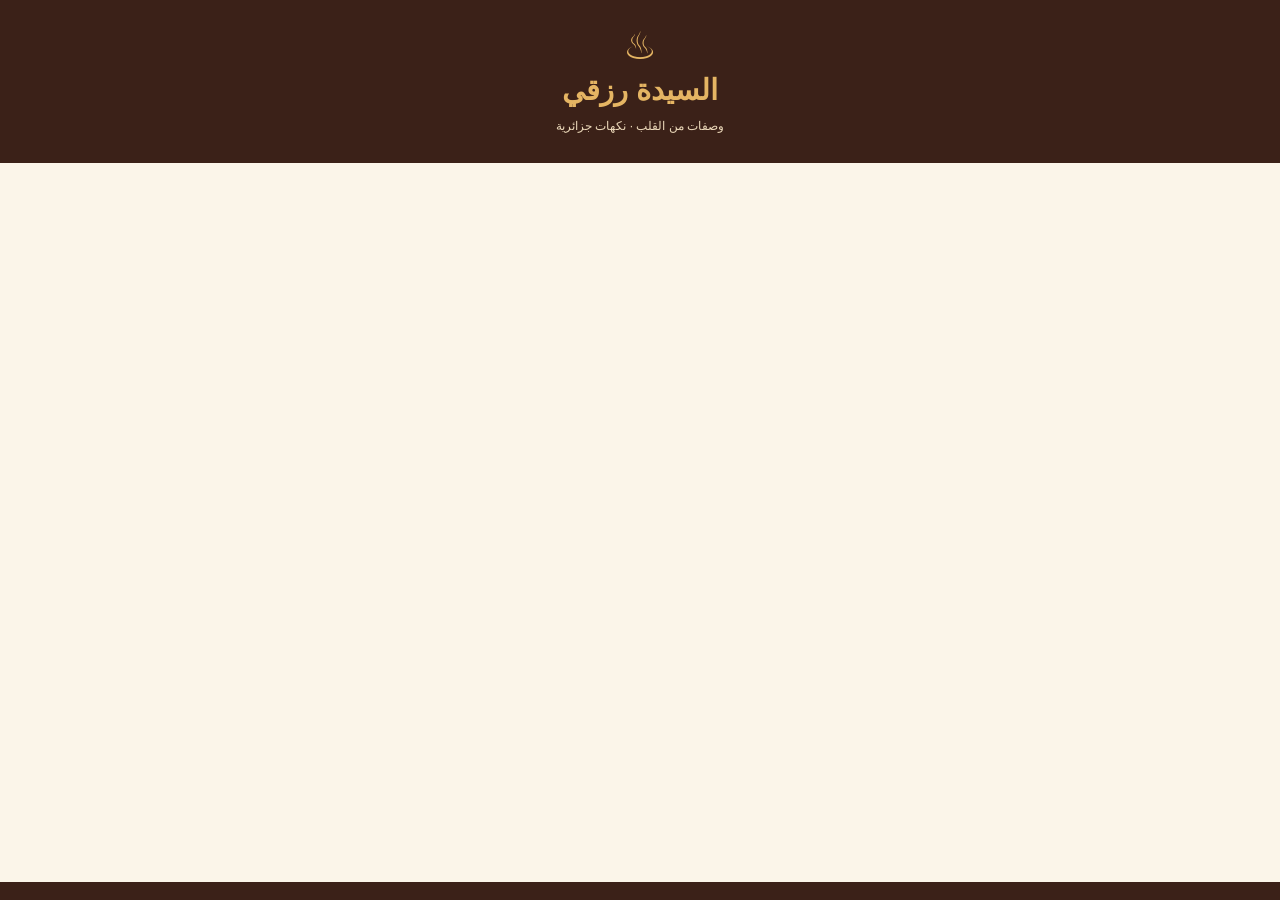
==== app/src/main/assets/index.html @ a64c3a63 "Add files via upload" ====
<!doctype html><html lang="ar" dir="rtl"><meta charset="utf-8"><meta name="viewport" content="width=device-width,initial-scale=1,viewport-fit=cover"><title>السيدة رزقي</title>
<style>
:root{--brown:#3b2118;--gold:#e5b563;--cream:#fbf5e9;--muted:#806d5d}*{box-sizing:border-box}body{margin:0;background:var(--cream);color:var(--brown);font-family:Tahoma,Arial,sans-serif;padding-bottom:90px}header{background:var(--brown);color:var(--gold);padding:24px 20px 18px;text-align:center}header h1{margin:5px;font-size:29px}header p{font-size:12px;color:#ebd8b9}main{padding:18px;max-width:850px;margin:auto}button,input,textarea,select{font:inherit}button{cursor:pointer;border:0;border-radius:14px;padding:12px;background:var(--brown);color:var(--cream)}input,textarea,select{width:100%;padding:13px;border:1px solid #ddceb7;border-radius:12px;background:#fffdf8;color:var(--brown);margin:7px 0}textarea{min-height:110px}nav{position:fixed;bottom:0;left:0;right:0;display:flex;background:var(--brown);padding:9px 3px max(9px,env(safe-area-inset-bottom));z-index:3}nav button{flex:1;font-size:12px;padding:8px 1px;color:#e9d5b4;border-radius:8px}nav button.active{color:var(--brown);background:var(--gold)}.hero{padding:22px;border-radius:22px;background:linear-gradient(120deg,#6e3b20,#28170f);color:#fff4dc;margin-bottom:18px}.hero h2{color:var(--gold)}.chips{display:flex;gap:8px;overflow:auto;padding:10px 0}.chips button{white-space:nowrap;background:#eadac0;color:var(--brown);font-size:12px}.chips .chosen{background:var(--brown);color:var(--gold)}.grid{display:grid;grid-template-columns:repeat(2,minmax(0,1fr));gap:12px}.card{background:#fffdf8;border:1px solid #eadbc6;border-radius:18px;overflow:hidden;position:relative}.art{font-size:64px;text-align:center;background:linear-gradient(140deg,#e8c797,#9b663e);padding:22px}.info{padding:12px}.info h3{font-size:15px;margin:0 0 9px}.small{font-size:12px;color:var(--muted);line-height:1.8}.heart{position:absolute;top:8px;left:8px;background:#fff8e7;color:#7c352a;padding:8px}.row{display:flex;gap:9px;align-items:center;flex-wrap:wrap}.row button{flex:1}.panel{background:#fffdf8;padding:17px;border-radius:18px;margin:13px 0;border:1px solid #eadbc6}li{line-height:2;margin:8px 0}label{display:block;line-height:1.9}input[type=checkbox]{width:auto;margin-left:10px}.empty{text-align:center;padding:45px 12px;color:var(--muted)}.toast{position:fixed;bottom:85px;left:20px;right:20px;background:var(--brown);color:white;padding:16px;border-radius:14px;z-index:10;text-align:center}a{color:#855320}hr{border:0;border-top:1px solid #eadbc6}
</style><header><div style="font-size:38px">♨</div><h1>السيدة رزقي</h1><p>وصفات من القلب · نكهات جزائرية</p></header><main id="main"></main><nav id="nav"></nav><script>
const initial=[{"id": "1", "name": "كسكسي بالخضار", "category": "أطباق تقليدية", "emoji": "🥘", "time": 70, "servings": 6, "ingredients": ["500 غ كسكسي", "500 غ لحم", "2 جزر", "2 كوسة", "1 بصلة", "كوب حمص مطبوخ", "ملح وفلفل ورأس الحانوت", "ملعقتان زيت"], "steps": ["قلّبي البصل واللحم في الزيت مع التوابل.", "أضيفي الماء واتركي اللحم ينضج، ثم أضيفي الخضار والحمص.", "رطّبي الكسكسي وفوّريه مرتين أو ثلاثًا حسب نوعه.", "قدّمي الكسكسي مع اللحم والخضار والمرق."]}, {"id": "2", "name": "طاجين اللحم بالبرقوق", "category": "أطباق تقليدية", "emoji": "🍲", "time": 80, "servings": 4, "ingredients": ["600 غ لحم", "200 غ برقوق مجفف", "بصلة", "قرفة", "ملعقة عسل", "لوز للتزيين", "زيت وملح وفلفل"], "steps": ["قلّبي اللحم والبصل والتوابل.", "أضيفي الماء واطهي على نار هادئة حتى ينضج اللحم.", "اطهي البرقوق منفصلًا مع قليل من الماء والقرفة والعسل.", "قدّمي اللحم مع البرقوق واللوز."]}, {"id": "3", "name": "شوربة فريك", "category": "شوربات", "emoji": "🥣", "time": 50, "servings": 4, "ingredients": ["200 غ لحم", "نصف كوب فريك", "بصلة", "حبتا طماطم", "ملعقة معجون طماطم", "حمص مطبوخ", "كزبرة ونعناع", "ملح وفلفل وزيت"], "steps": ["قلّبي البصل واللحم وأضيفي الطماطم والتوابل.", "أضيفي الماء واتركي اللحم يطهى.", "اغسلي الفريك وأضيفيه مع الحمص.", "حرّكي حتى ينضج الفريك ثم أضيفي الأعشاب."]}, {"id": "4", "name": "بوراك بالبطاطا", "category": "مقبلات", "emoji": "🥟", "time": 35, "servings": 4, "ingredients": ["8 أوراق ديول", "3 بطاطا مطبوخة", "جبن", "بقدونس", "ملح وفلفل", "زيت"], "steps": ["اهرسي البطاطا مع الجبن والبقدونس والتوابل.", "وزّعي الحشو على أوراق الديول.", "اطوي الأطراف ولفّيها جيدًا.", "اقليها حتى تصبح ذهبية أو ادهنيها بالزيت واخبزيها."]}, {"id": "5", "name": "سلطة مشوية", "category": "سلطات", "emoji": "🥗", "time": 35, "servings": 4, "ingredients": ["3 فلفل", "3 طماطم", "فص ثوم", "زيت زيتون", "ملح وعصير ليمون"], "steps": ["اشوي الفلفل والطماطم.", "قشّري الخضار وقطّعيها.", "اخلطيها مع الثوم والزيت والملح والليمون."]}, {"id": "6", "name": "بسبوسة", "category": "حلويات", "emoji": "🍰", "time": 45, "servings": 8, "ingredients": ["كوبان سميد", "كوب لبن", "نصف كوب سكر", "نصف كوب زيت", "ملعقة صغيرة خميرة حلويات", "كوب شراب سكري محضّر"], "steps": ["اخلطي السميد والسكر والخميرة.", "أضيفي اللبن والزيت واخلطي دون مبالغة.", "وزّعي في قالب مدهون واخبزي عند 180 درجة حتى تتحمر.", "اسقي بالشراب واتركيها تتشرب قبل التقطيع."]}, {"id": "7", "name": "عصير البرتقال والجزر", "category": "مشروبات", "emoji": "🍊", "time": 15, "servings": 3, "ingredients": ["3 برتقال", "جزرتان مطبوختان ومبرّدتان", "ماء بارد حسب القوام"], "steps": ["اعصري البرتقال.", "اخلطي العصير مع الجزر والماء.", "قدّميه باردًا."]}, {"id": "8", "name": "محاجب", "category": "أطباق تقليدية", "emoji": "🫓", "time": 65, "servings": 6, "ingredients": ["500 غ سميد ناعم", "ماء وملح", "3 بصل", "حبتا طماطم", "زيت وفلفل"], "steps": ["اعجني السميد مع الملح والماء حتى تصبح العجينة مرنة واتركيها ترتاح.", "اطهي البصل والطماطم والتوابل حتى يجف الحشو ثم برّديه.", "افردي كرات العجين بالزيت وضعي الحشو واطويها مربعًا.", "اطهي على طاجين ساخن من الجهتين."]}];
const $=s=>document.querySelector(s), esc=s=>String(s??'').replace(/[&<>"']/g,c=>({'&':'&amp;','<':'&lt;','>':'&gt;','"':'&quot;',"'":'&#39;'}[c]));
function read(k,d){try{return JSON.parse(localStorage.getItem(k))??d}catch(e){return d}}
let recipes=read('rozqi-recipes',initial),favorites=read('rozqi-favorites',[]),shopping=read('rozqi-shopping',[]),page='home',category='الكل',query='',selected=null,step=0;
function save(){localStorage.setItem('rozqi-recipes',JSON.stringify(recipes));localStorage.setItem('rozqi-favorites',JSON.stringify(favorites));localStorage.setItem('rozqi-shopping',JSON.stringify(shopping))}
function toast(s){let e=document.createElement('div');e.className='toast';e.textContent=s;document.body.append(e);setTimeout(()=>e.remove(),2300)}
function go(p){page=p;query='';category='الكل';render();window.scrollTo(0,0)}
window.appBack=()=>{if(page!=='home')go('home');else toast('للخروج استخدمي زر الشاشة الرئيسية في الهاتف')};
function nav(){const tabs=[['home','⌂ الرئيسية'],['favorites','♡ المفضلة'],['shopping','☷ مشترياتي'],['manage','⚙ وصفاتي']];$('#nav').innerHTML=tabs.map(([p,t])=>`<button data-go="${p}" class="${page===p?'active':''}">${t}</button>`).join('')}
function cards(list){return list.length?'<div class="grid">'+list.map(r=>`<article class="card"><button class="heart" data-heart="${esc(r.id)}" aria-label="المفضلة">${favorites.includes(r.id)?'♥':'♡'}</button><div data-open="${esc(r.id)}" role="button" tabindex="0"><div class="art">${esc(r.emoji||'🍽️')}</div><div class="info"><h3>${esc(r.name)}</h3><div class="small">◷ ${esc(r.time)} دقيقة · ${esc(r.servings)} أشخاص</div></div></div></article>`).join('')+'</div>':'<div class="empty">لا توجد وصفات هنا بعد.</div>'}
function list(){let arr=page==='favorites'?recipes.filter(r=>favorites.includes(r.id)):recipes;arr=arr.filter(r=>(category==='الكل'||r.category===category)&&r.name.includes(query));$('#results').innerHTML=cards(arr)}
function render(){nav();const m=$('#main');if(page==='home'||page==='favorites'){m.innerHTML=(page==='home'?'<section class="hero"><span>مطبخكِ اليومي</span><h2>كل وصفة حكاية لذيذة</h2><p>أطباق تقليدية وحلويات سهلة في مكان واحد.</p></section>':'<h2>وصفاتي المفضلة</h2>')+'<input id="search" aria-label="البحث" placeholder="ابحثي عن وصفة…"><div class="chips">'+['الكل',...new Set(recipes.map(r=>r.category))].map(c=>`<button data-cat="${esc(c)}" class="${category===c?'chosen':''}">${esc(c)}</button>`).join('')+'</div><section id="results"></section>';list();$('#search').oninput=e=>{query=e.target.value;list()};}
else if(page==='detail'){const r=recipes.find(r=>r.id===selected);if(!r){go('home');return}m.innerHTML=`<button data-go="home">← الرئيسية</button><div class="panel"><div class="art">${esc(r.emoji)}</div><h2>${esc(r.name)}</h2><p class="small">${esc(r.category)} · ${esc(r.time)} دقيقة · ${esc(r.servings)} أشخاص</p><div class="row"><button data-heart="${esc(r.id)}">${favorites.includes(r.id)?'♥ محفوظة':'♡ حفظ'}</button><button id="addShopping">+ المشتريات</button></div></div><section class="panel"><h3>المكونات</h3><ul>${r.ingredients.map(x=>`<li>${esc(x)}</li>`).join('')}</ul></section><section class="panel"><h3>طريقة التحضير</h3><ol>${r.steps.map(x=>`<li>${esc(x)}</li>`).join('')}</ol><button id="cook">ابدئي التحضير خطوة بخطوة</button></section>`;$('#addShopping').onclick=()=>{r.ingredients.forEach(t=>{if(!shopping.some(x=>x.text===t))shopping.push({text:t,done:false})});save();toast('أضيفت المكونات إلى مشترياتك')};$('#cook').onclick=()=>{step=0;page='cook';render()}}
else if(page==='cook'){const r=recipes.find(r=>r.id===selected);m.innerHTML=`<h2>${esc(r.name)}</h2><section class="panel"><p class="small">الخطوة ${step+1} من ${r.steps.length}</p><h3 style="line-height:2">${esc(r.steps[step])}</h3><div class="row"><button id="prev" ${step===0?'disabled':''}>السابقة</button><button id="next">${step===r.steps.length-1?'إنهاء التحضير ✓':'التالية'}</button></div></section><button id="backDetail">كل الخطوات</button>`;$('#prev').onclick=()=>{step=Math.max(0,step-1);render()};$('#next').onclick=()=>{if(step<r.steps.length-1){step++;render()}else{page='detail';render();toast('بالصحة والهناء!')}};$('#backDetail').onclick=()=>{page='detail';render()}}
else if(page==='shopping'){m.innerHTML='<h2>قائمة المشتريات</h2><form id="shopForm" class="row"><input id="shopText" required maxlength="200" placeholder="أضيفي مكوّنًا"><button>إضافة</button></form><div class="panel">'+(shopping.map((x,i)=>`<div class="row"><label style="flex:1;${x.done?'text-decoration:line-through':''}"><input type="checkbox" data-check="${i}" ${x.done?'checked':''}>${esc(x.text)}</label><button data-remove="${i}" aria-label="حذف">×</button></div>`).join('')||'<p>أضيفي مكونات أي وصفة أو اكتبيها هنا.</p>')+'</div><button id="clearDone">حذف المشتريات المكتملة</button>';$('#shopForm').onsubmit=e=>{e.preventDefault();let t=$('#shopText').value.trim();if(t){shopping.push({text:t,done:false});save();render()}};$('#clearDone').onclick=()=>{shopping=shopping.filter(x=>!x.done);save();render()}}
else if(page==='manage'){m.innerHTML='<h2>مطبخي الخاص</h2><p class="small">التعديلات محفوظة على هذا الهاتف فقط. ليست هذه لوحة أدمن سحابية. احفظي نسخة احتياطية قبل حذف التطبيق.</p><div class="row"><button id="newRecipe">+ وصفة جديدة</button><button id="backup">نسخة احتياطية</button><button id="restore">استعادة نسخة</button></div><textarea id="backupText" placeholder="ستظهر النسخة هنا. انسخيها إلى ملف أو ملاحظة، أو الصقي نسخة لاستعادتها."></textarea><div class="panel">'+recipes.map(r=>`<div class="row" style="margin-bottom:12px"><span style="flex:1">${esc(r.emoji)} ${esc(r.name)}</span><button data-edit="${esc(r.id)}">تعديل</button><button data-delete="${esc(r.id)}">حذف</button></div>`).join('')+'</div><p class="small">عن التطبيق: السيدة رزقي، إصدار 1.0. الوصفات الأولية أمثلة قابلة للتعديل. الأوقات تقريبية. راعي الحساسية الغذائية وتأكدي من نضج الطعام. لا يجمع التطبيق حسابات أو بيانات عبر خادم.</p>';$('#newRecipe').onclick=()=>edit(null);$('#backup').onclick=()=>{$('#backupText').value=JSON.stringify({recipes,favorites,shopping});$('#backupText').select();toast('انسخي النص واحفظيه في مكان آمن')};$('#restore').onclick=()=>{try{const b=JSON.parse($('#backupText').value);if(!Array.isArray(b.recipes)||b.recipes.length>500||!b.recipes.every(r=>typeof r.id==='string'&&typeof r.name==='string'&&typeof r.category==='string'&&Array.isArray(r.ingredients)&&r.ingredients.every(x=>typeof x==='string')&&Array.isArray(r.steps)&&r.steps.length&&r.steps.every(x=>typeof x==='string')))throw Error();if(!confirm('استبدال الوصفات الحالية بالنسخة؟'))return;recipes=b.recipes;favorites=Array.isArray(b.favorites)?b.favorites.filter(x=>typeof x==='string'):[];shopping=Array.isArray(b.shopping)?b.shopping.filter(x=>x&&typeof x.text==='string').map(x=>({text:x.text,done:!!x.done})):[];save();render();toast('تمت الاستعادة')}catch(e){toast('النسخة غير صالحة')}}}
}
function edit(id){const r=recipes.find(x=>x.id===id)||{name:'',category:'أطباق تقليدية',emoji:'🍽️',time:30,servings:4,ingredients:[],steps:[]};page='edit';nav();$('#main').innerHTML=`<h2>${id?'تعديل وصفة':'وصفة جديدة'}</h2><form id="recipeForm"><label>اسم الوصفة<input name="name" required maxlength="100" value="${esc(r.name)}"></label><label>التصنيف<input name="category" required maxlength="60" value="${esc(r.category)}"></label><label>رمز الطبق<input name="emoji" maxlength="12" value="${esc(r.emoji)}"></label><label>المدة بالدقائق<input name="time" type="number" min="1" max="1440" required value="${esc(r.time)}"></label><label>عدد الأشخاص<input name="servings" type="number" min="1" max="100" required value="${esc(r.servings)}"></label><label>المكونات: كل مكوّن في سطر<textarea name="ingredients" required>${esc(r.ingredients.join('
'))}</textarea></label><label>الخطوات: كل خطوة في سطر<textarea name="steps" required>${esc(r.steps.join('
'))}</textarea></label><div class="row"><button>حفظ الوصفة</button><button type="button" data-go="manage">إلغاء</button></div></form>`;$('#recipeForm').onsubmit=e=>{e.preventDefault();const f=new FormData(e.target),split=k=>f.get(k).split('
').map(x=>x.trim()).filter(Boolean);let v={id:id||'local-'+Date.now(),name:f.get('name').trim(),category:f.get('category').trim(),emoji:f.get('emoji')||'🍽️',time:Number(f.get('time')),servings:Number(f.get('servings')),ingredients:split('ingredients'),steps:split('steps')};if(!v.name||!v.category||!v.ingredients.length||!v.steps.length){toast('أكملي جميع الحقول');return}if(id)recipes=recipes.map(x=>x.id===id?v:x);else recipes.unshift(v);save();go('manage');toast('حُفظت الوصفة')};}
document.addEventListener('click',e=>{let b=e.target.closest('[data-go],[data-open],[data-heart],[data-cat],[data-remove],[data-edit],[data-delete]');if(!b)return;const d=b.dataset;if(d.go)go(d.go);else if(d.open){selected=d.open;page='detail';render();window.scrollTo(0,0)}else if(d.heart){favorites=favorites.includes(d.heart)?favorites.filter(x=>x!==d.heart):[...favorites,d.heart];save();if(page==='home'||page==='favorites')list();else render()}else if(d.cat){category=d.cat;document.querySelectorAll('[data-cat]').forEach(x=>x.classList.toggle('chosen',x.dataset.cat===category));list()}else if(d.remove!==undefined){shopping.splice(Number(d.remove),1);save();render()}else if(d.edit)edit(d.edit);else if(d.delete&&confirm('حذف هذه الوصفة؟')){recipes=recipes.filter(x=>x.id!==d.delete);favorites=favorites.filter(x=>x!==d.delete);save();render()}});
document.addEventListener('change',e=>{if(e.target.dataset.check!==undefined){shopping[Number(e.target.dataset.check)].done=e.target.checked;save();render()}});render();
</script></html>
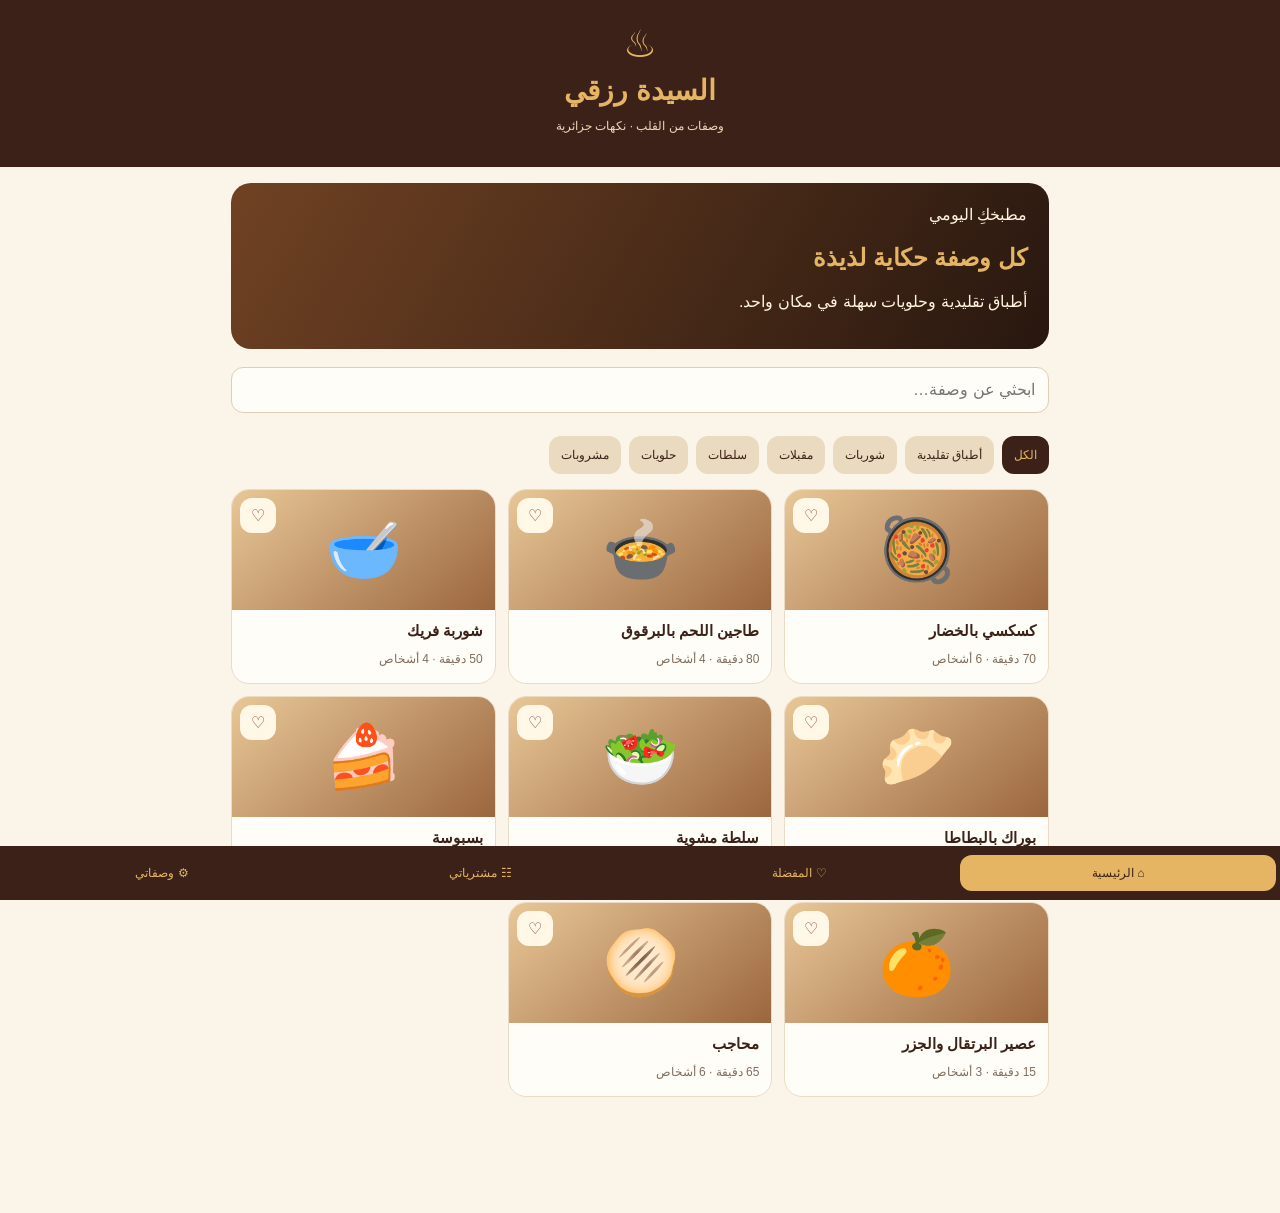
==== commit ee694777: "Update index.html" ====
--- a/app/src/main/assets/index.html
+++ b/app/src/main/assets/index.html
@@ -1,28 +1,1231 @@
-<!doctype html><html lang="ar" dir="rtl"><meta charset="utf-8"><meta name="viewport" content="width=device-width,initial-scale=1,viewport-fit=cover"><title>السيدة رزقي</title>
+<!DOCTYPE html>
+<html lang="ar" dir="rtl">
+<head>
+<meta charset="UTF-8">
+<meta name="viewport" content="width=device-width, initial-scale=1">
+<title>السيدة رزقي</title>
+
 <style>
-:root{--brown:#3b2118;--gold:#e5b563;--cream:#fbf5e9;--muted:#806d5d}*{box-sizing:border-box}body{margin:0;background:var(--cream);color:var(--brown);font-family:Tahoma,Arial,sans-serif;padding-bottom:90px}header{background:var(--brown);color:var(--gold);padding:24px 20px 18px;text-align:center}header h1{margin:5px;font-size:29px}header p{font-size:12px;color:#ebd8b9}main{padding:18px;max-width:850px;margin:auto}button,input,textarea,select{font:inherit}button{cursor:pointer;border:0;border-radius:14px;padding:12px;background:var(--brown);color:var(--cream)}input,textarea,select{width:100%;padding:13px;border:1px solid #ddceb7;border-radius:12px;background:#fffdf8;color:var(--brown);margin:7px 0}textarea{min-height:110px}nav{position:fixed;bottom:0;left:0;right:0;display:flex;background:var(--brown);padding:9px 3px max(9px,env(safe-area-inset-bottom));z-index:3}nav button{flex:1;font-size:12px;padding:8px 1px;color:#e9d5b4;border-radius:8px}nav button.active{color:var(--brown);background:var(--gold)}.hero{padding:22px;border-radius:22px;background:linear-gradient(120deg,#6e3b20,#28170f);color:#fff4dc;margin-bottom:18px}.hero h2{color:var(--gold)}.chips{display:flex;gap:8px;overflow:auto;padding:10px 0}.chips button{white-space:nowrap;background:#eadac0;color:var(--brown);font-size:12px}.chips .chosen{background:var(--brown);color:var(--gold)}.grid{display:grid;grid-template-columns:repeat(2,minmax(0,1fr));gap:12px}.card{background:#fffdf8;border:1px solid #eadbc6;border-radius:18px;overflow:hidden;position:relative}.art{font-size:64px;text-align:center;background:linear-gradient(140deg,#e8c797,#9b663e);padding:22px}.info{padding:12px}.info h3{font-size:15px;margin:0 0 9px}.small{font-size:12px;color:var(--muted);line-height:1.8}.heart{position:absolute;top:8px;left:8px;background:#fff8e7;color:#7c352a;padding:8px}.row{display:flex;gap:9px;align-items:center;flex-wrap:wrap}.row button{flex:1}.panel{background:#fffdf8;padding:17px;border-radius:18px;margin:13px 0;border:1px solid #eadbc6}li{line-height:2;margin:8px 0}label{display:block;line-height:1.9}input[type=checkbox]{width:auto;margin-left:10px}.empty{text-align:center;padding:45px 12px;color:var(--muted)}.toast{position:fixed;bottom:85px;left:20px;right:20px;background:var(--brown);color:white;padding:16px;border-radius:14px;z-index:10;text-align:center}a{color:#855320}hr{border:0;border-top:1px solid #eadbc6}
-</style><header><div style="font-size:38px">♨</div><h1>السيدة رزقي</h1><p>وصفات من القلب · نكهات جزائرية</p></header><main id="main"></main><nav id="nav"></nav><script>
-const initial=[{"id": "1", "name": "كسكسي بالخضار", "category": "أطباق تقليدية", "emoji": "🥘", "time": 70, "servings": 6, "ingredients": ["500 غ كسكسي", "500 غ لحم", "2 جزر", "2 كوسة", "1 بصلة", "كوب حمص مطبوخ", "ملح وفلفل ورأس الحانوت", "ملعقتان زيت"], "steps": ["قلّبي البصل واللحم في الزيت مع التوابل.", "أضيفي الماء واتركي اللحم ينضج، ثم أضيفي الخضار والحمص.", "رطّبي الكسكسي وفوّريه مرتين أو ثلاثًا حسب نوعه.", "قدّمي الكسكسي مع اللحم والخضار والمرق."]}, {"id": "2", "name": "طاجين اللحم بالبرقوق", "category": "أطباق تقليدية", "emoji": "🍲", "time": 80, "servings": 4, "ingredients": ["600 غ لحم", "200 غ برقوق مجفف", "بصلة", "قرفة", "ملعقة عسل", "لوز للتزيين", "زيت وملح وفلفل"], "steps": ["قلّبي اللحم والبصل والتوابل.", "أضيفي الماء واطهي على نار هادئة حتى ينضج اللحم.", "اطهي البرقوق منفصلًا مع قليل من الماء والقرفة والعسل.", "قدّمي اللحم مع البرقوق واللوز."]}, {"id": "3", "name": "شوربة فريك", "category": "شوربات", "emoji": "🥣", "time": 50, "servings": 4, "ingredients": ["200 غ لحم", "نصف كوب فريك", "بصلة", "حبتا طماطم", "ملعقة معجون طماطم", "حمص مطبوخ", "كزبرة ونعناع", "ملح وفلفل وزيت"], "steps": ["قلّبي البصل واللحم وأضيفي الطماطم والتوابل.", "أضيفي الماء واتركي اللحم يطهى.", "اغسلي الفريك وأضيفيه مع الحمص.", "حرّكي حتى ينضج الفريك ثم أضيفي الأعشاب."]}, {"id": "4", "name": "بوراك بالبطاطا", "category": "مقبلات", "emoji": "🥟", "time": 35, "servings": 4, "ingredients": ["8 أوراق ديول", "3 بطاطا مطبوخة", "جبن", "بقدونس", "ملح وفلفل", "زيت"], "steps": ["اهرسي البطاطا مع الجبن والبقدونس والتوابل.", "وزّعي الحشو على أوراق الديول.", "اطوي الأطراف ولفّيها جيدًا.", "اقليها حتى تصبح ذهبية أو ادهنيها بالزيت واخبزيها."]}, {"id": "5", "name": "سلطة مشوية", "category": "سلطات", "emoji": "🥗", "time": 35, "servings": 4, "ingredients": ["3 فلفل", "3 طماطم", "فص ثوم", "زيت زيتون", "ملح وعصير ليمون"], "steps": ["اشوي الفلفل والطماطم.", "قشّري الخضار وقطّعيها.", "اخلطيها مع الثوم والزيت والملح والليمون."]}, {"id": "6", "name": "بسبوسة", "category": "حلويات", "emoji": "🍰", "time": 45, "servings": 8, "ingredients": ["كوبان سميد", "كوب لبن", "نصف كوب سكر", "نصف كوب زيت", "ملعقة صغيرة خميرة حلويات", "كوب شراب سكري محضّر"], "steps": ["اخلطي السميد والسكر والخميرة.", "أضيفي اللبن والزيت واخلطي دون مبالغة.", "وزّعي في قالب مدهون واخبزي عند 180 درجة حتى تتحمر.", "اسقي بالشراب واتركيها تتشرب قبل التقطيع."]}, {"id": "7", "name": "عصير البرتقال والجزر", "category": "مشروبات", "emoji": "🍊", "time": 15, "servings": 3, "ingredients": ["3 برتقال", "جزرتان مطبوختان ومبرّدتان", "ماء بارد حسب القوام"], "steps": ["اعصري البرتقال.", "اخلطي العصير مع الجزر والماء.", "قدّميه باردًا."]}, {"id": "8", "name": "محاجب", "category": "أطباق تقليدية", "emoji": "🫓", "time": 65, "servings": 6, "ingredients": ["500 غ سميد ناعم", "ماء وملح", "3 بصل", "حبتا طماطم", "زيت وفلفل"], "steps": ["اعجني السميد مع الملح والماء حتى تصبح العجينة مرنة واتركيها ترتاح.", "اطهي البصل والطماطم والتوابل حتى يجف الحشو ثم برّديه.", "افردي كرات العجين بالزيت وضعي الحشو واطويها مربعًا.", "اطهي على طاجين ساخن من الجهتين."]}];
-const $=s=>document.querySelector(s), esc=s=>String(s??'').replace(/[&<>"']/g,c=>({'&':'&amp;','<':'&lt;','>':'&gt;','"':'&quot;',"'":'&#39;'}[c]));
-function read(k,d){try{return JSON.parse(localStorage.getItem(k))??d}catch(e){return d}}
-let recipes=read('rozqi-recipes',initial),favorites=read('rozqi-favorites',[]),shopping=read('rozqi-shopping',[]),page='home',category='الكل',query='',selected=null,step=0;
-function save(){localStorage.setItem('rozqi-recipes',JSON.stringify(recipes));localStorage.setItem('rozqi-favorites',JSON.stringify(favorites));localStorage.setItem('rozqi-shopping',JSON.stringify(shopping))}
-function toast(s){let e=document.createElement('div');e.className='toast';e.textContent=s;document.body.append(e);setTimeout(()=>e.remove(),2300)}
-function go(p){page=p;query='';category='الكل';render();window.scrollTo(0,0)}
-window.appBack=()=>{if(page!=='home')go('home');else toast('للخروج استخدمي زر الشاشة الرئيسية في الهاتف')};
-function nav(){const tabs=[['home','⌂ الرئيسية'],['favorites','♡ المفضلة'],['shopping','☷ مشترياتي'],['manage','⚙ وصفاتي']];$('#nav').innerHTML=tabs.map(([p,t])=>`<button data-go="${p}" class="${page===p?'active':''}">${t}</button>`).join('')}
-function cards(list){return list.length?'<div class="grid">'+list.map(r=>`<article class="card"><button class="heart" data-heart="${esc(r.id)}" aria-label="المفضلة">${favorites.includes(r.id)?'♥':'♡'}</button><div data-open="${esc(r.id)}" role="button" tabindex="0"><div class="art">${esc(r.emoji||'🍽️')}</div><div class="info"><h3>${esc(r.name)}</h3><div class="small">◷ ${esc(r.time)} دقيقة · ${esc(r.servings)} أشخاص</div></div></div></article>`).join('')+'</div>':'<div class="empty">لا توجد وصفات هنا بعد.</div>'}
-function list(){let arr=page==='favorites'?recipes.filter(r=>favorites.includes(r.id)):recipes;arr=arr.filter(r=>(category==='الكل'||r.category===category)&&r.name.includes(query));$('#results').innerHTML=cards(arr)}
-function render(){nav();const m=$('#main');if(page==='home'||page==='favorites'){m.innerHTML=(page==='home'?'<section class="hero"><span>مطبخكِ اليومي</span><h2>كل وصفة حكاية لذيذة</h2><p>أطباق تقليدية وحلويات سهلة في مكان واحد.</p></section>':'<h2>وصفاتي المفضلة</h2>')+'<input id="search" aria-label="البحث" placeholder="ابحثي عن وصفة…"><div class="chips">'+['الكل',...new Set(recipes.map(r=>r.category))].map(c=>`<button data-cat="${esc(c)}" class="${category===c?'chosen':''}">${esc(c)}</button>`).join('')+'</div><section id="results"></section>';list();$('#search').oninput=e=>{query=e.target.value;list()};}
-else if(page==='detail'){const r=recipes.find(r=>r.id===selected);if(!r){go('home');return}m.innerHTML=`<button data-go="home">← الرئيسية</button><div class="panel"><div class="art">${esc(r.emoji)}</div><h2>${esc(r.name)}</h2><p class="small">${esc(r.category)} · ${esc(r.time)} دقيقة · ${esc(r.servings)} أشخاص</p><div class="row"><button data-heart="${esc(r.id)}">${favorites.includes(r.id)?'♥ محفوظة':'♡ حفظ'}</button><button id="addShopping">+ المشتريات</button></div></div><section class="panel"><h3>المكونات</h3><ul>${r.ingredients.map(x=>`<li>${esc(x)}</li>`).join('')}</ul></section><section class="panel"><h3>طريقة التحضير</h3><ol>${r.steps.map(x=>`<li>${esc(x)}</li>`).join('')}</ol><button id="cook">ابدئي التحضير خطوة بخطوة</button></section>`;$('#addShopping').onclick=()=>{r.ingredients.forEach(t=>{if(!shopping.some(x=>x.text===t))shopping.push({text:t,done:false})});save();toast('أضيفت المكونات إلى مشترياتك')};$('#cook').onclick=()=>{step=0;page='cook';render()}}
-else if(page==='cook'){const r=recipes.find(r=>r.id===selected);m.innerHTML=`<h2>${esc(r.name)}</h2><section class="panel"><p class="small">الخطوة ${step+1} من ${r.steps.length}</p><h3 style="line-height:2">${esc(r.steps[step])}</h3><div class="row"><button id="prev" ${step===0?'disabled':''}>السابقة</button><button id="next">${step===r.steps.length-1?'إنهاء التحضير ✓':'التالية'}</button></div></section><button id="backDetail">كل الخطوات</button>`;$('#prev').onclick=()=>{step=Math.max(0,step-1);render()};$('#next').onclick=()=>{if(step<r.steps.length-1){step++;render()}else{page='detail';render();toast('بالصحة والهناء!')}};$('#backDetail').onclick=()=>{page='detail';render()}}
-else if(page==='shopping'){m.innerHTML='<h2>قائمة المشتريات</h2><form id="shopForm" class="row"><input id="shopText" required maxlength="200" placeholder="أضيفي مكوّنًا"><button>إضافة</button></form><div class="panel">'+(shopping.map((x,i)=>`<div class="row"><label style="flex:1;${x.done?'text-decoration:line-through':''}"><input type="checkbox" data-check="${i}" ${x.done?'checked':''}>${esc(x.text)}</label><button data-remove="${i}" aria-label="حذف">×</button></div>`).join('')||'<p>أضيفي مكونات أي وصفة أو اكتبيها هنا.</p>')+'</div><button id="clearDone">حذف المشتريات المكتملة</button>';$('#shopForm').onsubmit=e=>{e.preventDefault();let t=$('#shopText').value.trim();if(t){shopping.push({text:t,done:false});save();render()}};$('#clearDone').onclick=()=>{shopping=shopping.filter(x=>!x.done);save();render()}}
-else if(page==='manage'){m.innerHTML='<h2>مطبخي الخاص</h2><p class="small">التعديلات محفوظة على هذا الهاتف فقط. ليست هذه لوحة أدمن سحابية. احفظي نسخة احتياطية قبل حذف التطبيق.</p><div class="row"><button id="newRecipe">+ وصفة جديدة</button><button id="backup">نسخة احتياطية</button><button id="restore">استعادة نسخة</button></div><textarea id="backupText" placeholder="ستظهر النسخة هنا. انسخيها إلى ملف أو ملاحظة، أو الصقي نسخة لاستعادتها."></textarea><div class="panel">'+recipes.map(r=>`<div class="row" style="margin-bottom:12px"><span style="flex:1">${esc(r.emoji)} ${esc(r.name)}</span><button data-edit="${esc(r.id)}">تعديل</button><button data-delete="${esc(r.id)}">حذف</button></div>`).join('')+'</div><p class="small">عن التطبيق: السيدة رزقي، إصدار 1.0. الوصفات الأولية أمثلة قابلة للتعديل. الأوقات تقريبية. راعي الحساسية الغذائية وتأكدي من نضج الطعام. لا يجمع التطبيق حسابات أو بيانات عبر خادم.</p>';$('#newRecipe').onclick=()=>edit(null);$('#backup').onclick=()=>{$('#backupText').value=JSON.stringify({recipes,favorites,shopping});$('#backupText').select();toast('انسخي النص واحفظيه في مكان آمن')};$('#restore').onclick=()=>{try{const b=JSON.parse($('#backupText').value);if(!Array.isArray(b.recipes)||b.recipes.length>500||!b.recipes.every(r=>typeof r.id==='string'&&typeof r.name==='string'&&typeof r.category==='string'&&Array.isArray(r.ingredients)&&r.ingredients.every(x=>typeof x==='string')&&Array.isArray(r.steps)&&r.steps.length&&r.steps.every(x=>typeof x==='string')))throw Error();if(!confirm('استبدال الوصفات الحالية بالنسخة؟'))return;recipes=b.recipes;favorites=Array.isArray(b.favorites)?b.favorites.filter(x=>typeof x==='string'):[];shopping=Array.isArray(b.shopping)?b.shopping.filter(x=>x&&typeof x.text==='string').map(x=>({text:x.text,done:!!x.done})):[];save();render();toast('تمت الاستعادة')}catch(e){toast('النسخة غير صالحة')}}}
-}
-function edit(id){const r=recipes.find(x=>x.id===id)||{name:'',category:'أطباق تقليدية',emoji:'🍽️',time:30,servings:4,ingredients:[],steps:[]};page='edit';nav();$('#main').innerHTML=`<h2>${id?'تعديل وصفة':'وصفة جديدة'}</h2><form id="recipeForm"><label>اسم الوصفة<input name="name" required maxlength="100" value="${esc(r.name)}"></label><label>التصنيف<input name="category" required maxlength="60" value="${esc(r.category)}"></label><label>رمز الطبق<input name="emoji" maxlength="12" value="${esc(r.emoji)}"></label><label>المدة بالدقائق<input name="time" type="number" min="1" max="1440" required value="${esc(r.time)}"></label><label>عدد الأشخاص<input name="servings" type="number" min="1" max="100" required value="${esc(r.servings)}"></label><label>المكونات: كل مكوّن في سطر<textarea name="ingredients" required>${esc(r.ingredients.join('
-'))}</textarea></label><label>الخطوات: كل خطوة في سطر<textarea name="steps" required>${esc(r.steps.join('
-'))}</textarea></label><div class="row"><button>حفظ الوصفة</button><button type="button" data-go="manage">إلغاء</button></div></form>`;$('#recipeForm').onsubmit=e=>{e.preventDefault();const f=new FormData(e.target),split=k=>f.get(k).split('
-').map(x=>x.trim()).filter(Boolean);let v={id:id||'local-'+Date.now(),name:f.get('name').trim(),category:f.get('category').trim(),emoji:f.get('emoji')||'🍽️',time:Number(f.get('time')),servings:Number(f.get('servings')),ingredients:split('ingredients'),steps:split('steps')};if(!v.name||!v.category||!v.ingredients.length||!v.steps.length){toast('أكملي جميع الحقول');return}if(id)recipes=recipes.map(x=>x.id===id?v:x);else recipes.unshift(v);save();go('manage');toast('حُفظت الوصفة')};}
-document.addEventListener('click',e=>{let b=e.target.closest('[data-go],[data-open],[data-heart],[data-cat],[data-remove],[data-edit],[data-delete]');if(!b)return;const d=b.dataset;if(d.go)go(d.go);else if(d.open){selected=d.open;page='detail';render();window.scrollTo(0,0)}else if(d.heart){favorites=favorites.includes(d.heart)?favorites.filter(x=>x!==d.heart):[...favorites,d.heart];save();if(page==='home'||page==='favorites')list();else render()}else if(d.cat){category=d.cat;document.querySelectorAll('[data-cat]').forEach(x=>x.classList.toggle('chosen',x.dataset.cat===category));list()}else if(d.remove!==undefined){shopping.splice(Number(d.remove),1);save();render()}else if(d.edit)edit(d.edit);else if(d.delete&&confirm('حذف هذه الوصفة؟')){recipes=recipes.filter(x=>x.id!==d.delete);favorites=favorites.filter(x=>x!==d.delete);save();render()}});
-document.addEventListener('change',e=>{if(e.target.dataset.check!==undefined){shopping[Number(e.target.dataset.check)].done=e.target.checked;save();render()}});render();
-</script></html>+:root {
+  --brown: #3b2118;
+  --gold: #e5b563;
+  --cream: #fbf5e9;
+  --muted: #806d5d;
+}
+
+* { box-sizing: border-box; }
+
+body {
+  margin: 0;
+  padding-bottom: 100px;
+  background: var(--cream);
+  color: var(--brown);
+  font-family: Tahoma, Arial, sans-serif;
+}
+
+header {
+  padding: 22px 15px;
+  background: var(--brown);
+  color: var(--gold);
+  text-align: center;
+}
+
+header h1 { margin: 8px 0; font-size: 28px; }
+header p { color: #ebd8b9; font-size: 12px; }
+
+main {
+  max-width: 850px;
+  margin: auto;
+  padding: 16px;
+}
+
+button, input, textarea { font: inherit; }
+
+button {
+  border: 0;
+  border-radius: 12px;
+  padding: 12px;
+  background: var(--brown);
+  color: var(--cream);
+  cursor: pointer;
+}
+
+button:disabled { opacity: .4; }
+
+input, textarea {
+  width: 100%;
+  display: block;
+  padding: 13px;
+  margin: 8px 0 15px;
+  border: 1px solid #ddceb7;
+  border-radius: 12px;
+  background: #fffdf8;
+  color: var(--brown);
+}
+
+textarea { min-height: 120px; }
+label { display: block; line-height: 1.9; }
+
+nav {
+  position: fixed;
+  bottom: 0;
+  right: 0;
+  left: 0;
+  display: flex;
+  gap: 3px;
+  padding: 9px 4px;
+  background: var(--brown);
+  z-index: 5;
+}
+
+nav button {
+  flex: 1;
+  padding: 11px 2px;
+  font-size: 12px;
+  color: var(--gold);
+}
+
+nav button.active {
+  background: var(--gold);
+  color: var(--brown);
+}
+
+.hero {
+  padding: 22px;
+  margin-bottom: 18px;
+  border-radius: 20px;
+  background: linear-gradient(120deg, #704223, #28170f);
+  color: #fff4dc;
+}
+
+.hero h2 { color: var(--gold); }
+
+.chips {
+  display: flex;
+  gap: 8px;
+  overflow-x: auto;
+  padding: 8px 0 15px;
+}
+
+.chips button {
+  white-space: nowrap;
+  background: #eadac0;
+  color: var(--brown);
+  font-size: 12px;
+}
+
+.chips button.chosen {
+  background: var(--brown);
+  color: var(--gold);
+}
+
+.grid {
+  display: grid;
+  grid-template-columns: repeat(2, minmax(0, 1fr));
+  gap: 12px;
+}
+
+.card {
+  position: relative;
+  overflow: hidden;
+  border: 1px solid #eadbc6;
+  border-radius: 18px;
+  background: #fffdf8;
+}
+
+.art {
+  padding: 24px;
+  background: linear-gradient(140deg, #e8c797, #9b663e);
+  font-size: 62px;
+  text-align: center;
+}
+
+.info { padding: 12px; }
+.info h3 { margin: 0 0 8px; font-size: 15px; }
+
+.small {
+  color: var(--muted);
+  font-size: 12px;
+  line-height: 1.9;
+}
+
+.heart {
+  position: absolute;
+  top: 8px;
+  left: 8px;
+  padding: 8px 11px;
+  background: #fff8e7;
+  color: #873b30;
+}
+
+.panel {
+  padding: 17px;
+  margin: 14px 0;
+  border: 1px solid #eadbc6;
+  border-radius: 18px;
+  background: #fffdf8;
+}
+
+.row {
+  display: flex;
+  align-items: center;
+  flex-wrap: wrap;
+  gap: 8px;
+}
+
+.row button { flex: 1; }
+
+li {
+  margin: 8px 0;
+  line-height: 2;
+}
+
+.empty {
+  padding: 35px 10px;
+  text-align: center;
+  color: var(--muted);
+}
+
+.shop-row {
+  display: flex;
+  align-items: center;
+  gap: 10px;
+  margin-bottom: 12px;
+}
+
+.shop-row label { flex: 1; }
+
+.shop-row input {
+  display: inline;
+  width: auto;
+  margin: 0 0 0 8px;
+}
+
+.shop-row.done label {
+  text-decoration: line-through;
+  opacity: .6;
+}
+
+.toast {
+  position: fixed;
+  bottom: 85px;
+  right: 15px;
+  left: 15px;
+  padding: 15px;
+  border-radius: 12px;
+  background: var(--brown);
+  color: white;
+  text-align: center;
+  z-index: 10;
+}
+
+#errorBox {
+  margin: 12px;
+  padding: 15px;
+  border: 1px solid #bb5555;
+  border-radius: 12px;
+  background: #fff0ed;
+  color: #7c2020;
+  white-space: pre-wrap;
+  overflow-wrap: anywhere;
+}
+
+@media (min-width: 650px) {
+  .grid {
+    grid-template-columns: repeat(3, minmax(0, 1fr));
+  }
+}
+</style>
+</head>
+
+<body>
+
+<header>
+  <div style="font-size:38px">♨</div>
+  <h1>السيدة رزقي</h1>
+  <p>وصفات من القلب · نكهات جزائرية</p>
+</header>
+
+<div id="errorBox" hidden></div>
+
+<main id="main">
+  <p class="empty">جارٍ تحميل الوصفات...</p>
+</main>
+
+<nav id="nav"></nav>
+
+<noscript>
+  يجب تفعيل JavaScript داخل التطبيق لعرض الوصفات.
+</noscript>
+
+<script>
+window.addEventListener("error", function (event) {
+  var box = document.getElementById("errorBox");
+  if (!box) return;
+
+  box.hidden = false;
+  box.textContent =
+    "خطأ في الواجهة: " + event.message +
+    " | السطر: " + event.lineno;
+});
+</script>
+
+<script>
+"use strict";
+
+const NL = String.fromCharCode(10);
+
+const initial = [
+  {
+    id: "1",
+    name: "كسكسي بالخضار",
+    category: "أطباق تقليدية",
+    emoji: "🥘",
+    time: 70,
+    servings: 6,
+    ingredients: [
+      "500 غ كسكسي",
+      "500 غ لحم",
+      "2 جزر",
+      "2 كوسة",
+      "بصلة",
+      "كوب حمص مطبوخ",
+      "ملح وفلفل ورأس الحانوت",
+      "ملعقتان زيت"
+    ],
+    steps: [
+      "قلّبي البصل واللحم في الزيت مع التوابل.",
+      "أضيفي الماء واتركي اللحم ينضج ثم أضيفي الخضار والحمص.",
+      "رطّبي الكسكسي وفوّريه حسب نوعه.",
+      "قدّمي الكسكسي مع اللحم والخضار والمرق."
+    ]
+  },
+  {
+    id: "2",
+    name: "طاجين اللحم بالبرقوق",
+    category: "أطباق تقليدية",
+    emoji: "🍲",
+    time: 80,
+    servings: 4,
+    ingredients: [
+      "600 غ لحم",
+      "200 غ برقوق مجفف",
+      "بصلة",
+      "قرفة",
+      "ملعقة عسل",
+      "لوز للتزيين",
+      "زيت وملح وفلفل"
+    ],
+    steps: [
+      "قلّبي اللحم والبصل والتوابل في الزيت.",
+      "أضيفي الماء واطهي حتى ينضج اللحم.",
+      "اطهي البرقوق منفصلًا مع الماء والقرفة والعسل.",
+      "قدّمي اللحم مع البرقوق واللوز."
+    ]
+  },
+  {
+    id: "3",
+    name: "شوربة فريك",
+    category: "شوربات",
+    emoji: "🥣",
+    time: 50,
+    servings: 4,
+    ingredients: [
+      "200 غ لحم",
+      "نصف كوب فريك",
+      "بصلة",
+      "حبتا طماطم",
+      "ملعقة معجون طماطم",
+      "حمص مطبوخ",
+      "كزبرة ونعناع",
+      "ملح وفلفل وزيت"
+    ],
+    steps: [
+      "قلّبي البصل واللحم وأضيفي الطماطم والتوابل.",
+      "أضيفي الماء واتركي اللحم يطهى.",
+      "أضيفي الفريك المغسول والحمص.",
+      "حرّكي حتى ينضج الفريك ثم أضيفي الأعشاب."
+    ]
+  },
+  {
+    id: "4",
+    name: "بوراك بالبطاطا",
+    category: "مقبلات",
+    emoji: "🥟",
+    time: 35,
+    servings: 4,
+    ingredients: [
+      "8 أوراق ديول",
+      "3 بطاطا مطبوخة",
+      "جبن",
+      "بقدونس",
+      "ملح وفلفل",
+      "زيت"
+    ],
+    steps: [
+      "اهرسي البطاطا مع الجبن والبقدونس والتوابل.",
+      "وزّعي الحشو على أوراق الديول.",
+      "اطوي الأطراف ولفّيها جيدًا.",
+      "اقلي حتى تصبح ذهبية أو ادهنيها بالزيت واخبزيها."
+    ]
+  },
+  {
+    id: "5",
+    name: "سلطة مشوية",
+    category: "سلطات",
+    emoji: "🥗",
+    time: 35,
+    servings: 4,
+    ingredients: [
+      "3 فلفل",
+      "3 طماطم",
+      "فص ثوم",
+      "زيت زيتون",
+      "ملح وعصير ليمون"
+    ],
+    steps: [
+      "اشوي الفلفل والطماطم.",
+      "قشّري الخضار وقطّعيها.",
+      "اخلطيها مع الثوم والزيت والملح والليمون."
+    ]
+  },
+  {
+    id: "6",
+    name: "بسبوسة",
+    category: "حلويات",
+    emoji: "🍰",
+    time: 45,
+    servings: 8,
+    ingredients: [
+      "كوبان سميد",
+      "كوب لبن",
+      "نصف كوب سكر",
+      "نصف كوب زيت",
+      "ملعقة صغيرة خميرة حلويات",
+      "كوب شراب سكري محضّر"
+    ],
+    steps: [
+      "اخلطي السميد والسكر والخميرة.",
+      "أضيفي اللبن والزيت واخلطي.",
+      "اخبزي في قالب مدهون عند 180 درجة حتى تتحمر.",
+      "اسقي بالشراب واتركيها تتشرب قبل التقطيع."
+    ]
+  },
+  {
+    id: "7",
+    name: "عصير البرتقال والجزر",
+    category: "مشروبات",
+    emoji: "🍊",
+    time: 15,
+    servings: 3,
+    ingredients: [
+      "3 برتقال",
+      "جزرتان مطبوختان ومبرّدتان",
+      "ماء بارد حسب القوام"
+    ],
+    steps: [
+      "اعصري البرتقال.",
+      "اخلطي العصير مع الجزر والماء.",
+      "قدّميه باردًا."
+    ]
+  },
+  {
+    id: "8",
+    name: "محاجب",
+    category: "أطباق تقليدية",
+    emoji: "🫓",
+    time: 65,
+    servings: 6,
+    ingredients: [
+      "500 غ سميد ناعم",
+      "ماء وملح",
+      "3 بصل",
+      "حبتا طماطم",
+      "زيت وفلفل"
+    ],
+    steps: [
+      "اعجني السميد مع الملح والماء واتركي العجينة ترتاح.",
+      "اطهي البصل والطماطم والتوابل حتى يجف الحشو ثم برّديه.",
+      "افردي العجين بالزيت وضعي الحشو واطويه مربعًا.",
+      "اطهي على طاجين ساخن من الجهتين."
+    ]
+  }
+];
+
+function $(selector) {
+  return document.querySelector(selector);
+}
+
+function esc(value) {
+  return String(value == null ? "" : value)
+    .replace(/[&<>"']/g, function (character) {
+      return {
+        "&": "&amp;",
+        "<": "&lt;",
+        ">": "&gt;",
+        '"': "&quot;",
+        "'": "&#39;"
+      }[character];
+    });
+}
+
+function read(key, fallback) {
+  try {
+    const value = JSON.parse(localStorage.getItem(key));
+    return value == null ? fallback : value;
+  } catch (error) {
+    return fallback;
+  }
+}
+
+function validRecipe(recipe) {
+  return recipe &&
+    typeof recipe.id === "string" &&
+    typeof recipe.name === "string" &&
+    typeof recipe.category === "string" &&
+    Array.isArray(recipe.ingredients) &&
+    recipe.ingredients.every(function (text) {
+      return typeof text === "string";
+    }) &&
+    Array.isArray(recipe.steps) &&
+    recipe.steps.length > 0 &&
+    recipe.steps.every(function (text) {
+      return typeof text === "string";
+    });
+}
+
+let recipes = read("rozqi-recipes", initial);
+let favorites = read("rozqi-favorites", []);
+let shopping = read("rozqi-shopping", []);
+
+if (!Array.isArray(recipes) || !recipes.every(validRecipe)) {
+  recipes = initial;
+}
+
+if (!Array.isArray(favorites)) favorites = [];
+
+favorites = favorites.filter(function (id) {
+  return typeof id === "string";
+});
+
+if (!Array.isArray(shopping)) shopping = [];
+
+shopping = shopping.filter(function (item) {
+  return item && typeof item.text === "string";
+}).map(function (item) {
+  return {
+    text: item.text,
+    done: Boolean(item.done)
+  };
+});
+
+let page = "home";
+let category = "الكل";
+let query = "";
+let selected = null;
+let step = 0;
+
+function toast(message) {
+  const element = document.createElement("div");
+  element.className = "toast";
+  element.textContent = message;
+  document.body.appendChild(element);
+
+  setTimeout(function () {
+    element.remove();
+  }, 2500);
+}
+
+function save() {
+  try {
+    localStorage.setItem("rozqi-recipes", JSON.stringify(recipes));
+    localStorage.setItem("rozqi-favorites", JSON.stringify(favorites));
+    localStorage.setItem("rozqi-shopping", JSON.stringify(shopping));
+    return true;
+  } catch (error) {
+    toast("تعذر الحفظ الدائم. احفظي نسخة احتياطية.");
+    return false;
+  }
+}
+
+function go(destination) {
+  page = destination;
+  category = "الكل";
+  query = "";
+  render();
+  window.scrollTo(0, 0);
+}
+
+window.appBack = function () {
+  if (page === "cook") {
+    page = "detail";
+    render();
+  } else if (page !== "home") {
+    go("home");
+  } else {
+    toast("للخروج استخدمي زر الشاشة الرئيسية في الهاتف");
+  }
+};
+
+function renderNav() {
+  const tabs = [
+    ["home", "⌂ الرئيسية"],
+    ["favorites", "♡ المفضلة"],
+    ["shopping", "☷ مشترياتي"],
+    ["manage", "⚙ وصفاتي"]
+  ];
+
+  $("#nav").innerHTML = tabs.map(function (tab) {
+    return `
+      <button
+        data-go="${tab[0]}"
+        class="${page === tab[0] ? "active" : ""}">
+        ${tab[1]}
+      </button>
+    `;
+  }).join("");
+}
+
+function cards(items) {
+  if (!items.length) {
+    return '<p class="empty">لا توجد وصفات هنا بعد.</p>';
+  }
+
+  return '<div class="grid">' + items.map(function (recipe) {
+    return `
+      <article class="card">
+        <button
+          class="heart"
+          data-heart="${esc(recipe.id)}"
+          aria-label="المفضلة">
+          ${favorites.includes(recipe.id) ? "♥" : "♡"}
+        </button>
+
+        <div
+          data-open="${esc(recipe.id)}"
+          role="button"
+          tabindex="0">
+          <div class="art">${esc(recipe.emoji || "🍽️")}</div>
+          <div class="info">
+            <h3>${esc(recipe.name)}</h3>
+            <div class="small">
+              ${esc(recipe.time)} دقيقة ·
+              ${esc(recipe.servings)} أشخاص
+            </div>
+          </div>
+        </div>
+      </article>
+    `;
+  }).join("") + "</div>";
+}
+
+function updateList() {
+  const items = recipes.filter(function (recipe) {
+    return (
+      (page !== "favorites" || favorites.includes(recipe.id)) &&
+      (category === "الكل" || recipe.category === category) &&
+      recipe.name.includes(query)
+    );
+  });
+
+  $("#results").innerHTML = cards(items);
+}
+
+function renderHome() {
+  const categories = ["الكل"];
+
+  recipes.forEach(function (recipe) {
+    if (!categories.includes(recipe.category)) {
+      categories.push(recipe.category);
+    }
+  });
+
+  $("#main").innerHTML = `
+    ${page === "home" ? `
+      <section class="hero">
+        <span>مطبخكِ اليومي</span>
+        <h2>كل وصفة حكاية لذيذة</h2>
+        <p>أطباق تقليدية وحلويات سهلة في مكان واحد.</p>
+      </section>
+    ` : "<h2>وصفاتي المفضلة</h2>"}
+
+    <input
+      id="search"
+      aria-label="البحث"
+      placeholder="ابحثي عن وصفة…">
+
+    <div class="chips">
+      ${categories.map(function (item) {
+        return `
+          <button
+            data-cat="${esc(item)}"
+            class="${category === item ? "chosen" : ""}">
+            ${esc(item)}
+          </button>
+        `;
+      }).join("")}
+    </div>
+
+    <section id="results"></section>
+  `;
+
+  updateList();
+
+  $("#search").oninput = function (event) {
+    query = event.target.value.trim();
+    updateList();
+  };
+}
+
+function currentRecipe() {
+  return recipes.find(function (recipe) {
+    return recipe.id === selected;
+  });
+}
+
+function renderDetail() {
+  const recipe = currentRecipe();
+
+  if (!recipe) {
+    go("home");
+    return;
+  }
+
+  $("#main").innerHTML = `
+    <button data-go="home">← الرئيسية</button>
+
+    <section class="panel">
+      <div class="art">${esc(recipe.emoji || "🍽️")}</div>
+      <h2>${esc(recipe.name)}</h2>
+
+      <p class="small">
+        ${esc(recipe.category)} ·
+        ${esc(recipe.time)} دقيقة ·
+        ${esc(recipe.servings)} أشخاص
+      </p>
+
+      <div class="row">
+        <button data-heart="${esc(recipe.id)}">
+          ${favorites.includes(recipe.id) ? "♥ محفوظة" : "♡ حفظ"}
+        </button>
+        <button id="addShopping">+ المشتريات</button>
+      </div>
+    </section>
+
+    <section class="panel">
+      <h3>المكونات</h3>
+      <ul>
+        ${recipe.ingredients.map(function (text) {
+          return "<li>" + esc(text) + "</li>";
+        }).join("")}
+      </ul>
+    </section>
+
+    <section class="panel">
+      <h3>طريقة التحضير</h3>
+      <ol>
+        ${recipe.steps.map(function (text) {
+          return "<li>" + esc(text) + "</li>";
+        }).join("")}
+      </ol>
+      <button id="cook">ابدئي التحضير خطوة بخطوة</button>
+    </section>
+  `;
+
+  $("#addShopping").onclick = function () {
+    recipe.ingredients.forEach(function (text) {
+      const exists = shopping.some(function (item) {
+        return item.text === text;
+      });
+
+      if (!exists) {
+        shopping.push({ text: text, done: false });
+      }
+    });
+
+    if (save()) toast("أضيفت المكونات إلى مشترياتك");
+  };
+
+  $("#cook").onclick = function () {
+    step = 0;
+    page = "cook";
+    render();
+    window.scrollTo(0, 0);
+  };
+}
+
+function renderCook() {
+  const recipe = currentRecipe();
+
+  if (!recipe) {
+    go("home");
+    return;
+  }
+
+  step = Math.max(0, Math.min(step, recipe.steps.length - 1));
+
+  $("#main").innerHTML = `
+    <h2>${esc(recipe.name)}</h2>
+
+    <section class="panel">
+      <p class="small">
+        الخطوة ${step + 1} من ${recipe.steps.length}
+      </p>
+
+      <h3 style="line-height:2">${esc(recipe.steps[step])}</h3>
+
+      <div class="row">
+        <button id="prev" ${step === 0 ? "disabled" : ""}>
+          السابقة
+        </button>
+
+        <button id="next">
+          ${step === recipe.steps.length - 1 ?
+            "إنهاء التحضير ✓" : "التالية"}
+        </button>
+      </div>
+    </section>
+
+    <button id="backDetail">كل الخطوات</button>
+  `;
+
+  $("#prev").onclick = function () {
+    step--;
+    render();
+  };
+
+  $("#next").onclick = function () {
+    if (step < recipe.steps.length - 1) {
+      step++;
+      render();
+    } else {
+      page = "detail";
+      render();
+      toast("بالصحة والهناء!");
+    }
+  };
+
+  $("#backDetail").onclick = function () {
+    page = "detail";
+    render();
+  };
+}
+
+function renderShopping() {
+  $("#main").innerHTML = `
+    <h2>قائمة المشتريات</h2>
+
+    <form id="shopForm">
+      <input
+        id="shopText"
+        required
+        maxlength="200"
+        placeholder="أضيفي مكوّنًا">
+      <button type="submit">إضافة</button>
+    </form>
+
+    <section class="panel">
+      ${shopping.length ? shopping.map(function (item, index) {
+        return `
+          <div class="shop-row ${item.done ? "done" : ""}">
+            <label>
+              <input
+                type="checkbox"
+                data-check="${index}"
+                ${item.done ? "checked" : ""}>
+              ${esc(item.text)}
+            </label>
+
+            <button data-remove="${index}" aria-label="حذف">
+              ×
+            </button>
+          </div>
+        `;
+      }).join("") : "<p>أضيفي مكونات وصفة أو اكتبيها هنا.</p>"}
+    </section>
+
+    <button id="clearDone">حذف المشتريات المكتملة</button>
+  `;
+
+  $("#shopForm").onsubmit = function (event) {
+    event.preventDefault();
+
+    const text = $("#shopText").value.trim();
+    if (!text) return;
+
+    shopping.push({ text: text, done: false });
+    save();
+    render();
+  };
+
+  $("#clearDone").onclick = function () {
+    shopping = shopping.filter(function (item) {
+      return !item.done;
+    });
+
+    save();
+    render();
+  };
+}
+
+function renderManage() {
+  $("#main").innerHTML = `
+    <h2>مطبخي الخاص</h2>
+
+    <p class="small">
+      التعديلات محفوظة على هذا الهاتف فقط.
+      هذه ليست لوحة أدمن سحابية.
+      احفظي نسخة احتياطية قبل حذف التطبيق.
+    </p>
+
+    <div class="row">
+      <button id="newRecipe">+ وصفة جديدة</button>
+      <button id="backup">نسخة احتياطية</button>
+      <button id="restore">استعادة نسخة</button>
+    </div>
+
+    <textarea
+      id="backupText"
+      aria-label="النسخة الاحتياطية"
+      placeholder="انسخي النص لحفظه خارج التطبيق، أو الصقي نسخة لاستعادتها"></textarea>
+
+    <section class="panel">
+      ${recipes.map(function (recipe) {
+        return `
+          <div class="row" style="margin-bottom:12px">
+            <span style="flex:1">
+              ${esc(recipe.emoji || "🍽️")} ${esc(recipe.name)}
+            </span>
+            <button data-edit="${esc(recipe.id)}">تعديل</button>
+            <button data-delete="${esc(recipe.id)}">حذف</button>
+          </div>
+        `;
+      }).join("") || "<p>لم تضيفي وصفات بعد.</p>"}
+    </section>
+
+    <p class="small">
+      السيدة رزقي · نسخة محلية.
+      الوصفات الأولية أمثلة قابلة للتعديل والأوقات تقريبية.
+      راعي الحساسية الغذائية وتأكدي من نضج الطعام.
+    </p>
+  `;
+
+  $("#newRecipe").onclick = function () {
+    edit(null);
+  };
+
+  $("#backup").onclick = function () {
+    $("#backupText").value = JSON.stringify({
+      recipes: recipes,
+      favorites: favorites,
+      shopping: shopping
+    });
+
+    $("#backupText").focus();
+    $("#backupText").select();
+    toast("انسخي النص واحفظيه في ملاحظة آمنة");
+  };
+
+  $("#restore").onclick = function () {
+    let data;
+
+    try {
+      data = JSON.parse($("#backupText").value);
+
+      if (!data ||
+          !Array.isArray(data.recipes) ||
+          data.recipes.length > 500 ||
+          !data.recipes.every(validRecipe)) {
+        throw new Error("invalid backup");
+      }
+
+      const ids = data.recipes.map(function (recipe) {
+        return recipe.id;
+      });
+
+      if (new Set(ids).size !== ids.length) {
+        throw new Error("duplicate IDs");
+      }
+    } catch (error) {
+      toast("النسخة غير صالحة");
+      return;
+    }
+
+    if (!window.confirm("استبدال البيانات الحالية بهذه النسخة؟")) {
+      return;
+    }
+
+    recipes = data.recipes;
+
+    favorites = Array.isArray(data.favorites) ?
+      data.favorites.filter(function (id) {
+        return typeof id === "string";
+      }) : [];
+
+    shopping = Array.isArray(data.shopping) ?
+      data.shopping.filter(function (item) {
+        return item && typeof item.text === "string";
+      }).map(function (item) {
+        return {
+          text: item.text,
+          done: Boolean(item.done)
+        };
+      }) : [];
+
+    const persisted = save();
+    render();
+
+    if (persisted) toast("تمت الاستعادة");
+  };
+}
+
+function edit(id) {
+  const recipe = recipes.find(function (item) {
+    return item.id === id;
+  }) || {
+    name: "",
+    category: "أطباق تقليدية",
+    emoji: "🍽️",
+    time: 30,
+    servings: 4,
+    ingredients: [],
+    steps: []
+  };
+
+  page = "edit";
+  renderNav();
+
+  $("#main").innerHTML = `
+    <h2>${id ? "تعديل وصفة" : "وصفة جديدة"}</h2>
+
+    <form id="recipeForm">
+      <label>
+        اسم الوصفة
+        <input
+          name="name"
+          required
+          maxlength="100"
+          value="${esc(recipe.name)}">
+      </label>
+
+      <label>
+        التصنيف
+        <input
+          name="category"
+          required
+          maxlength="60"
+          value="${esc(recipe.category)}">
+      </label>
+
+      <label>
+        رمز الطبق
+        <input
+          name="emoji"
+          maxlength="12"
+          value="${esc(recipe.emoji || "🍽️")}">
+      </label>
+
+      <label>
+        المدة بالدقائق
+        <input
+          name="time"
+          type="number"
+          min="1"
+          max="1440"
+          required
+          value="${esc(recipe.time)}">
+      </label>
+
+      <label>
+        عدد الأشخاص
+        <input
+          name="servings"
+          type="number"
+          min="1"
+          max="100"
+          required
+          value="${esc(recipe.servings)}">
+      </label>
+
+      <label>
+        المكونات: كل مكوّن في سطر
+        <textarea name="ingredients" required>${esc(
+          recipe.ingredients.join(NL)
+        )}</textarea>
+      </label>
+
+      <label>
+        الخطوات: كل خطوة في سطر
+        <textarea name="steps" required>${esc(
+          recipe.steps.join(NL)
+        )}</textarea>
+      </label>
+
+      <div class="row">
+        <button type="submit">حفظ الوصفة</button>
+        <button type="button" data-go="manage">إلغاء</button>
+      </div>
+    </form>
+  `;
+
+  $("#recipeForm").onsubmit = function (event) {
+    event.preventDefault();
+
+    const form = event.target;
+
+    function field(name) {
+      return form.elements.namedItem(name).value.trim();
+    }
+
+    function lines(name) {
+      return field(name).split(NL).map(function (text) {
+        return text.trim();
+      }).filter(function (text) {
+        return text.length > 0;
+      });
+    }
+
+    const value = {
+      id: id || "local-" + Date.now() + "-" +
+        Math.random().toString(36).slice(2, 8),
+      name: field("name"),
+      category: field("category"),
+      emoji: field("emoji") || "🍽️",
+      time: Number(field("time")),
+      servings: Number(field("servings")),
+      ingredients: lines("ingredients"),
+      steps: lines("steps")
+    };
+
+    if (!value.name ||
+        !value.category ||
+        !value.ingredients.length ||
+        !value.steps.length ||
+        !(value.time >= 1 && value.time <= 1440) ||
+        !(value.servings >= 1 && value.servings <= 100)) {
+      toast("أكملي جميع الحقول بقيم صحيحة");
+      return;
+    }
+
+    if (id) {
+      recipes = recipes.map(function (item) {
+        return item.id === id ? value : item;
+      });
+    } else {
+      recipes.unshift(value);
+    }
+
+    const persisted = save();
+    go("manage");
+
+    if (persisted) toast("حُفظت الوصفة");
+  };
+
+  window.scrollTo(0, 0);
+}
+
+function render() {
+  renderNav();
+
+  if (page === "home" || page === "favorites") {
+    renderHome();
+  } else if (page === "detail") {
+    renderDetail();
+  } else if (page === "cook") {
+    renderCook();
+  } else if (page === "shopping") {
+    renderShopping();
+  } else if (page === "manage") {
+    renderManage();
+  }
+}
+
+document.addEventListener("click", function (event) {
+  const button = event.target.closest(
+    "[data-go], [data-open], [data-heart], [data-cat], " +
+    "[data-remove], [data-edit], [data-delete]"
+  );
+
+  if (!button) return;
+
+  const data = button.dataset;
+
+  if (data.go) {
+    go(data.go);
+
+  } else if (data.open) {
+    selected = data.open;
+    page = "detail";
+    render();
+    window.scrollTo(0, 0);
+
+  } else if (data.heart) {
+    if (favorites.includes(data.heart)) {
+      favorites = favorites.filter(function (id) {
+        return id !== data.heart;
+      });
+    } else {
+      favorites.push(data.heart);
+    }
+
+    save();
+
+    if (page === "home" || page === "favorites") {
+      updateList();
+    } else {
+      render();
+    }
+
+  } else if (data.cat) {
+    category = data.cat;
+
+    document.querySelectorAll("[data-cat]").forEach(function (item) {
+      item.classList.toggle(
+        "chosen",
+        item.dataset.cat === category
+      );
+    });
+
+    updateList();
+
+  } else if (data.remove !== undefined) {
+    shopping.splice(Number(data.remove), 1);
+    save();
+    render();
+
+  } else if (data.edit) {
+    edit(data.edit);
+
+  } else if (data.delete) {
+    if (!window.confirm("حذف هذه الوصفة؟")) return;
+
+    recipes = recipes.filter(function (recipe) {
+      return recipe.id !== data.delete;
+    });
+
+    favorites = favorites.filter(function (id) {
+      return id !== data.delete;
+    });
+
+    save();
+    render();
+  }
+});
+
+document.addEventListener("change", function (event) {
+  const index = event.target.dataset.check;
+  if (index === undefined) return;
+
+  const item = shopping[Number(index)];
+  if (!item) return;
+
+  item.done = event.target.checked;
+  save();
+  render();
+});
+
+render();
+</script>
+
+</body>
+</html>
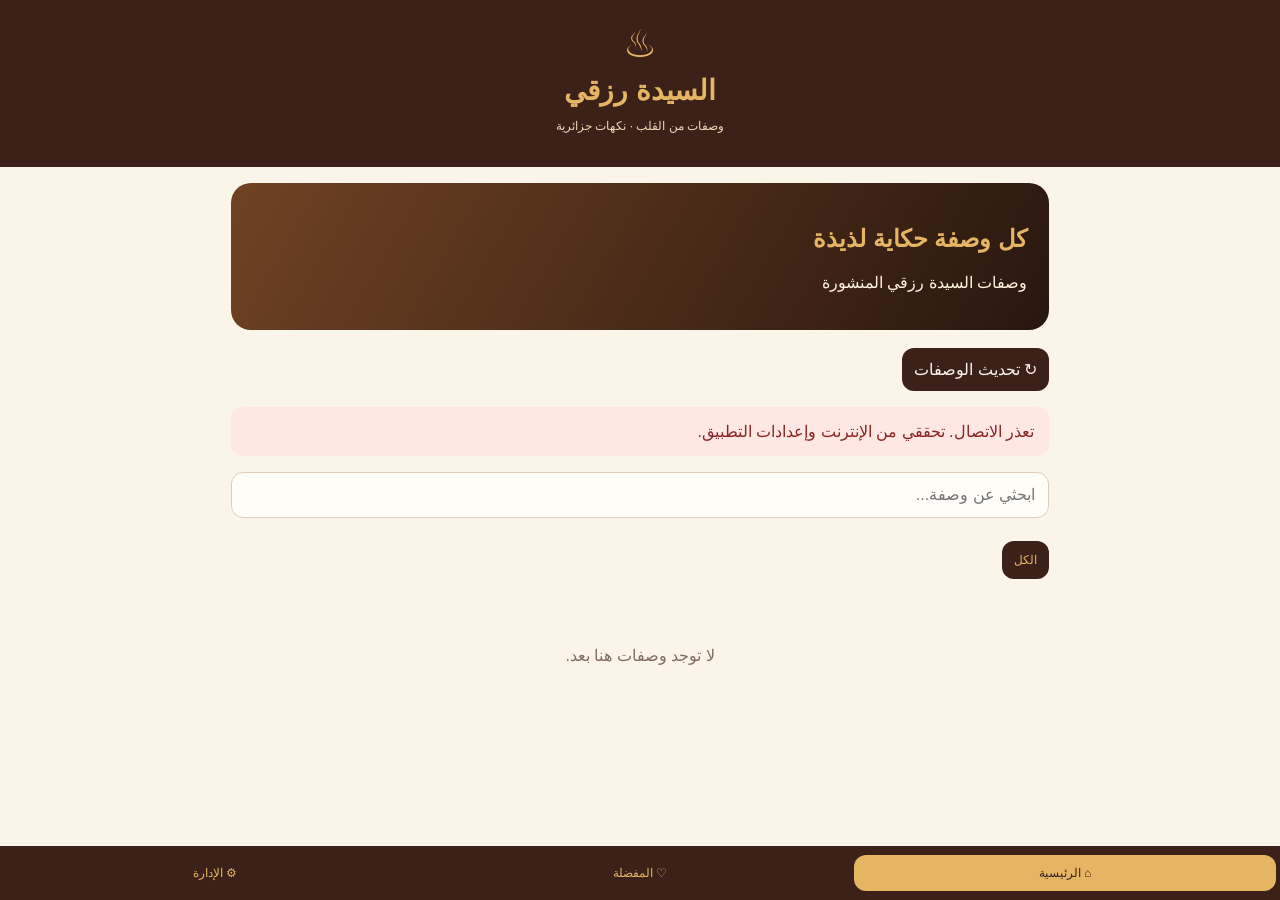
==== commit d61f2816: "Update index.html" ====
--- a/app/src/main/assets/index.html
+++ b/app/src/main/assets/index.html
@@ -2,7 +2,7 @@
 <html lang="ar" dir="rtl">
 <head>
 <meta charset="UTF-8">
-<meta name="viewport" content="width=device-width, initial-scale=1">
+<meta name="viewport" content="width=device-width,initial-scale=1">
 <title>السيدة رزقي</title>
 
 <style>
@@ -17,7 +17,7 @@
 
 body {
   margin: 0;
-  padding-bottom: 100px;
+  padding-bottom: 90px;
   background: var(--cream);
   color: var(--brown);
   font-family: Tahoma, Arial, sans-serif;
@@ -39,22 +39,25 @@
   padding: 16px;
 }
 
-button, input, textarea { font: inherit; }
-
-button {
+button, input, textarea, select { font: inherit; }
+
+button, .button {
+  display: inline-block;
   border: 0;
   border-radius: 12px;
   padding: 12px;
   background: var(--brown);
   color: var(--cream);
   cursor: pointer;
-}
-
-button:disabled { opacity: .4; }
+  text-decoration: none;
+  text-align: center;
+}
+
+button:disabled { opacity: .5; cursor: wait; }
 
 input, textarea {
+  display: block;
   width: 100%;
-  display: block;
   padding: 13px;
   margin: 8px 0 15px;
   border: 1px solid #ddceb7;
@@ -63,8 +66,14 @@
   color: var(--brown);
 }
 
-textarea { min-height: 120px; }
+textarea { min-height: 115px; }
 label { display: block; line-height: 1.9; }
+
+input[type="checkbox"] {
+  display: inline-block;
+  width: auto;
+  margin: 8px;
+}
 
 nav {
   position: fixed;
@@ -85,7 +94,7 @@
   color: var(--gold);
 }
 
-nav button.active {
+nav .active {
   background: var(--gold);
   color: var(--brown);
 }
@@ -114,7 +123,7 @@
   font-size: 12px;
 }
 
-.chips button.chosen {
+.chips .chosen {
   background: var(--brown);
   color: var(--gold);
 }
@@ -134,12 +143,21 @@
 }
 
 .art {
-  padding: 24px;
+  display: flex;
+  align-items: center;
+  justify-content: center;
+  height: 150px;
   background: linear-gradient(140deg, #e8c797, #9b663e);
-  font-size: 62px;
-  text-align: center;
-}
-
+  font-size: 60px;
+}
+
+.art img {
+  width: 100%;
+  height: 100%;
+  object-fit: cover;
+}
+
+.detail-art { height: 250px; }
 .info { padding: 12px; }
 .info h3 { margin: 0 0 8px; font-size: 15px; }
 
@@ -173,38 +191,35 @@
   gap: 8px;
 }
 
-.row button { flex: 1; }
-
-li {
-  margin: 8px 0;
-  line-height: 2;
-}
+.row > button, .row > .button { flex: 1; }
+
+li { margin: 8px 0; line-height: 2; }
 
 .empty {
-  padding: 35px 10px;
+  padding: 30px 10px;
   text-align: center;
   color: var(--muted);
-}
-
-.shop-row {
-  display: flex;
-  align-items: center;
-  gap: 10px;
-  margin-bottom: 12px;
-}
-
-.shop-row label { flex: 1; }
-
-.shop-row input {
-  display: inline;
-  width: auto;
-  margin: 0 0 0 8px;
-}
-
-.shop-row.done label {
-  text-decoration: line-through;
-  opacity: .6;
-}
+  line-height: 2;
+}
+
+.error {
+  padding: 15px;
+  border-radius: 12px;
+  background: #ffe8e3;
+  color: #8a2424;
+  white-space: pre-wrap;
+  overflow-wrap: anywhere;
+}
+
+.badge {
+  display: inline-block;
+  padding: 4px 8px;
+  border-radius: 8px;
+  background: #eadac0;
+  font-size: 11px;
+}
+
+.youtube { background: #b52424; }
 
 .toast {
   position: fixed;
@@ -219,17 +234,6 @@
   z-index: 10;
 }
 
-#errorBox {
-  margin: 12px;
-  padding: 15px;
-  border: 1px solid #bb5555;
-  border-radius: 12px;
-  background: #fff0ed;
-  color: #7c2020;
-  white-space: pre-wrap;
-  overflow-wrap: anywhere;
-}
-
 @media (min-width: 650px) {
   .grid {
     grid-template-columns: repeat(3, minmax(0, 1fr));
@@ -246,211 +250,45 @@
   <p>وصفات من القلب · نكهات جزائرية</p>
 </header>
 
-<div id="errorBox" hidden></div>
-
 <main id="main">
-  <p class="empty">جارٍ تحميل الوصفات...</p>
+  <p class="empty">جارٍ الاتصال بقاعدة البيانات...</p>
 </main>
 
 <nav id="nav"></nav>
-
-<noscript>
-  يجب تفعيل JavaScript داخل التطبيق لعرض الوصفات.
-</noscript>
 
 <script>
 window.addEventListener("error", function (event) {
-  var box = document.getElementById("errorBox");
-  if (!box) return;
-
-  box.hidden = false;
-  box.textContent =
-    "خطأ في الواجهة: " + event.message +
-    " | السطر: " + event.lineno;
+  var box = document.createElement("div");
+  box.className = "error";
+  box.textContent = "خطأ بالواجهة: " + event.message;
+  document.body.appendChild(box);
 });
 </script>
 
 <script>
 "use strict";
 
+/* إعدادات المشروع العامة، وليست مفاتيح إدارية سرية */
+const SUPABASE_URL =
+  "https://vyiywiteeqkyuroqftkn.supabase.co";
+
+const SUPABASE_KEY =
+  "sb_publishable_4kzJ5yc7xLUPXBYoe2V0iQ_YyKEDiDp";
+
+const ADMIN_UID =
+  "e33bc325-89f7-49ab-afdb-17794b06fc7d";
+
 const NL = String.fromCharCode(10);
 
-const initial = [
-  {
-    id: "1",
-    name: "كسكسي بالخضار",
-    category: "أطباق تقليدية",
-    emoji: "🥘",
-    time: 70,
-    servings: 6,
-    ingredients: [
-      "500 غ كسكسي",
-      "500 غ لحم",
-      "2 جزر",
-      "2 كوسة",
-      "بصلة",
-      "كوب حمص مطبوخ",
-      "ملح وفلفل ورأس الحانوت",
-      "ملعقتان زيت"
-    ],
-    steps: [
-      "قلّبي البصل واللحم في الزيت مع التوابل.",
-      "أضيفي الماء واتركي اللحم ينضج ثم أضيفي الخضار والحمص.",
-      "رطّبي الكسكسي وفوّريه حسب نوعه.",
-      "قدّمي الكسكسي مع اللحم والخضار والمرق."
-    ]
-  },
-  {
-    id: "2",
-    name: "طاجين اللحم بالبرقوق",
-    category: "أطباق تقليدية",
-    emoji: "🍲",
-    time: 80,
-    servings: 4,
-    ingredients: [
-      "600 غ لحم",
-      "200 غ برقوق مجفف",
-      "بصلة",
-      "قرفة",
-      "ملعقة عسل",
-      "لوز للتزيين",
-      "زيت وملح وفلفل"
-    ],
-    steps: [
-      "قلّبي اللحم والبصل والتوابل في الزيت.",
-      "أضيفي الماء واطهي حتى ينضج اللحم.",
-      "اطهي البرقوق منفصلًا مع الماء والقرفة والعسل.",
-      "قدّمي اللحم مع البرقوق واللوز."
-    ]
-  },
-  {
-    id: "3",
-    name: "شوربة فريك",
-    category: "شوربات",
-    emoji: "🥣",
-    time: 50,
-    servings: 4,
-    ingredients: [
-      "200 غ لحم",
-      "نصف كوب فريك",
-      "بصلة",
-      "حبتا طماطم",
-      "ملعقة معجون طماطم",
-      "حمص مطبوخ",
-      "كزبرة ونعناع",
-      "ملح وفلفل وزيت"
-    ],
-    steps: [
-      "قلّبي البصل واللحم وأضيفي الطماطم والتوابل.",
-      "أضيفي الماء واتركي اللحم يطهى.",
-      "أضيفي الفريك المغسول والحمص.",
-      "حرّكي حتى ينضج الفريك ثم أضيفي الأعشاب."
-    ]
-  },
-  {
-    id: "4",
-    name: "بوراك بالبطاطا",
-    category: "مقبلات",
-    emoji: "🥟",
-    time: 35,
-    servings: 4,
-    ingredients: [
-      "8 أوراق ديول",
-      "3 بطاطا مطبوخة",
-      "جبن",
-      "بقدونس",
-      "ملح وفلفل",
-      "زيت"
-    ],
-    steps: [
-      "اهرسي البطاطا مع الجبن والبقدونس والتوابل.",
-      "وزّعي الحشو على أوراق الديول.",
-      "اطوي الأطراف ولفّيها جيدًا.",
-      "اقلي حتى تصبح ذهبية أو ادهنيها بالزيت واخبزيها."
-    ]
-  },
-  {
-    id: "5",
-    name: "سلطة مشوية",
-    category: "سلطات",
-    emoji: "🥗",
-    time: 35,
-    servings: 4,
-    ingredients: [
-      "3 فلفل",
-      "3 طماطم",
-      "فص ثوم",
-      "زيت زيتون",
-      "ملح وعصير ليمون"
-    ],
-    steps: [
-      "اشوي الفلفل والطماطم.",
-      "قشّري الخضار وقطّعيها.",
-      "اخلطيها مع الثوم والزيت والملح والليمون."
-    ]
-  },
-  {
-    id: "6",
-    name: "بسبوسة",
-    category: "حلويات",
-    emoji: "🍰",
-    time: 45,
-    servings: 8,
-    ingredients: [
-      "كوبان سميد",
-      "كوب لبن",
-      "نصف كوب سكر",
-      "نصف كوب زيت",
-      "ملعقة صغيرة خميرة حلويات",
-      "كوب شراب سكري محضّر"
-    ],
-    steps: [
-      "اخلطي السميد والسكر والخميرة.",
-      "أضيفي اللبن والزيت واخلطي.",
-      "اخبزي في قالب مدهون عند 180 درجة حتى تتحمر.",
-      "اسقي بالشراب واتركيها تتشرب قبل التقطيع."
-    ]
-  },
-  {
-    id: "7",
-    name: "عصير البرتقال والجزر",
-    category: "مشروبات",
-    emoji: "🍊",
-    time: 15,
-    servings: 3,
-    ingredients: [
-      "3 برتقال",
-      "جزرتان مطبوختان ومبرّدتان",
-      "ماء بارد حسب القوام"
-    ],
-    steps: [
-      "اعصري البرتقال.",
-      "اخلطي العصير مع الجزر والماء.",
-      "قدّميه باردًا."
-    ]
-  },
-  {
-    id: "8",
-    name: "محاجب",
-    category: "أطباق تقليدية",
-    emoji: "🫓",
-    time: 65,
-    servings: 6,
-    ingredients: [
-      "500 غ سميد ناعم",
-      "ماء وملح",
-      "3 بصل",
-      "حبتا طماطم",
-      "زيت وفلفل"
-    ],
-    steps: [
-      "اعجني السميد مع الملح والماء واتركي العجينة ترتاح.",
-      "اطهي البصل والطماطم والتوابل حتى يجف الحشو ثم برّديه.",
-      "افردي العجين بالزيت وضعي الحشو واطويه مربعًا.",
-      "اطهي على طاجين ساخن من الجهتين."
-    ]
-  }
-];
+let recipes = [];
+let page = "home";
+let selected = null;
+let category = "الكل";
+let query = "";
+let loading = false;
+let loadError = "";
+let refreshPromise = null;
+let editId = null;
 
 function $(selector) {
   return document.querySelector(selector);
@@ -469,7 +307,7 @@
     });
 }
 
-function read(key, fallback) {
+function readLocal(key, fallback) {
   try {
     const value = JSON.parse(localStorage.getItem(key));
     return value == null ? fallback : value;
@@ -478,29 +316,11 @@
   }
 }
 
-function validRecipe(recipe) {
-  return recipe &&
-    typeof recipe.id === "string" &&
-    typeof recipe.name === "string" &&
-    typeof recipe.category === "string" &&
-    Array.isArray(recipe.ingredients) &&
-    recipe.ingredients.every(function (text) {
-      return typeof text === "string";
-    }) &&
-    Array.isArray(recipe.steps) &&
-    recipe.steps.length > 0 &&
-    recipe.steps.every(function (text) {
-      return typeof text === "string";
-    });
-}
-
-let recipes = read("rozqi-recipes", initial);
-let favorites = read("rozqi-favorites", []);
-let shopping = read("rozqi-shopping", []);
-
-if (!Array.isArray(recipes) || !recipes.every(validRecipe)) {
-  recipes = initial;
-}
+/* الجلسة في الذاكرة فقط:
+   يلزم تسجيل الدخول مجددًا بعد إعادة تشغيل التطبيق */
+let session = null;
+
+let favorites = readLocal("rozqi-cloud-favorites", []);
 
 if (!Array.isArray(favorites)) favorites = [];
 
@@ -508,71 +328,212 @@
   return typeof id === "string";
 });
 
-if (!Array.isArray(shopping)) shopping = [];
-
-shopping = shopping.filter(function (item) {
-  return item && typeof item.text === "string";
-}).map(function (item) {
-  return {
-    text: item.text,
-    done: Boolean(item.done)
+function isAdmin() {
+  return Boolean(
+    session &&
+    session.user &&
+    session.user.id === ADMIN_UID
+  );
+}
+
+function toast(message) {
+  const box = document.createElement("div");
+  box.className = "toast";
+  box.textContent = message;
+  document.body.appendChild(box);
+
+  setTimeout(function () {
+    box.remove();
+  }, 3000);
+}
+
+function saveFavorites() {
+  try {
+    localStorage.setItem(
+      "rozqi-cloud-favorites",
+      JSON.stringify(favorites)
+    );
+  } catch (error) {
+    toast("تعذر حفظ المفضلة على الجهاز");
+  }
+}
+
+function safeHttps(value) {
+  if (!value) return "";
+
+  try {
+    const url = new URL(value);
+    if (url.protocol !== "https:") return "";
+    if (url.username || url.password) return "";
+    return url.href;
+  } catch (error) {
+    return "";
+  }
+}
+
+function youtubeUrl(value) {
+  const clean = safeHttps(value);
+  if (!clean) return "";
+
+  const url = new URL(clean);
+
+  const allowed = [
+    "youtube.com",
+    "www.youtube.com",
+    "m.youtube.com",
+    "youtu.be",
+    "www.youtube-nocookie.com"
+  ];
+
+  return allowed.includes(url.hostname.toLowerCase()) ?
+    clean : "";
+}
+
+async function rawRequest(path, options) {
+  const settings = options || {};
+  const controller = new AbortController();
+
+  const timer = setTimeout(function () {
+    controller.abort();
+  }, 25000);
+
+  try {
+    const response = await fetch(SUPABASE_URL + path, {
+      method: settings.method || "GET",
+      headers: Object.assign({
+        "apikey": SUPABASE_KEY,
+        "Content-Type": "application/json"
+      }, settings.headers || {}),
+      body: settings.body === undefined ?
+        undefined : JSON.stringify(settings.body),
+      signal: controller.signal
+    });
+
+    const text = await response.text();
+    let data = null;
+
+    if (text) {
+      try {
+        data = JSON.parse(text);
+      } catch (error) {
+        data = { message: text };
+      }
+    }
+
+    if (!response.ok) {
+      const message = data && (
+        data.msg ||
+        data.message ||
+        data.error_description ||
+        data.error
+      );
+
+      const failure = new Error(
+        message || "فشل الطلب: " + response.status
+      );
+
+      failure.status = response.status;
+      throw failure;
+    }
+
+    return data;
+
+  } catch (error) {
+    if (error.name === "AbortError") {
+      throw new Error("انتهت مهلة الاتصال. تحققي من الإنترنت.");
+    }
+
+    if (error instanceof TypeError) {
+      throw new Error(
+        "تعذر الاتصال. تحققي من الإنترنت وإعدادات التطبيق."
+      );
+    }
+
+    throw error;
+
+  } finally {
+    clearTimeout(timer);
+  }
+}
+
+function setSession(data) {
+  session = {
+    access_token: data.access_token,
+    refresh_token: data.refresh_token,
+    expires_at:
+      data.expires_at ||
+      Math.floor(Date.now() / 1000) + data.expires_in,
+    user: data.user || (session && session.user)
   };
-});
-
-let page = "home";
-let category = "الكل";
-let query = "";
-let selected = null;
-let step = 0;
-
-function toast(message) {
-  const element = document.createElement("div");
-  element.className = "toast";
-  element.textContent = message;
-  document.body.appendChild(element);
-
-  setTimeout(function () {
-    element.remove();
-  }, 2500);
-}
-
-function save() {
+}
+
+async function refreshSession() {
+  if (!session) return;
+
+  if (!refreshPromise) {
+    const token = session.refresh_token;
+
+    refreshPromise = rawRequest(
+      "/auth/v1/token?grant_type=refresh_token",
+      {
+        method: "POST",
+        body: { refresh_token: token }
+      }
+    ).then(function (data) {
+      setSession(data);
+    }).catch(function (error) {
+      if (error.status === 400 || error.status === 401) {
+        session = null;
+      }
+      throw error;
+    }).finally(function () {
+      refreshPromise = null;
+    });
+  }
+
+  return refreshPromise;
+}
+
+async function api(path, options) {
+  const settings = options || {};
+
+  if (
+    session &&
+    session.expires_at <= Math.floor(Date.now() / 1000) + 60
+  ) {
+    await refreshSession();
+  }
+
+  function request() {
+    const headers = Object.assign({}, settings.headers || {});
+
+    if (session) {
+      headers.Authorization = "Bearer " + session.access_token;
+    }
+
+    return rawRequest(path, {
+      method: settings.method,
+      body: settings.body,
+      headers: headers
+    });
+  }
+
   try {
-    localStorage.setItem("rozqi-recipes", JSON.stringify(recipes));
-    localStorage.setItem("rozqi-favorites", JSON.stringify(favorites));
-    localStorage.setItem("rozqi-shopping", JSON.stringify(shopping));
-    return true;
+    return await request();
   } catch (error) {
-    toast("تعذر الحفظ الدائم. احفظي نسخة احتياطية.");
-    return false;
-  }
-}
-
-function go(destination) {
-  page = destination;
-  category = "الكل";
-  query = "";
-  render();
-  window.scrollTo(0, 0);
-}
-
-window.appBack = function () {
-  if (page === "cook") {
-    page = "detail";
-    render();
-  } else if (page !== "home") {
-    go("home");
-  } else {
-    toast("للخروج استخدمي زر الشاشة الرئيسية في الهاتف");
-  }
-};
+    if (error.status === 401 && session) {
+      await refreshSession();
+      return request();
+    }
+    throw error;
+  }
+}
 
 function renderNav() {
   const tabs = [
     ["home", "⌂ الرئيسية"],
     ["favorites", "♡ المفضلة"],
-    ["shopping", "☷ مشترياتي"],
-    ["manage", "⚙ وصفاتي"]
+    ["admin", "⚙ الإدارة"]
   ];
 
   $("#nav").innerHTML = tabs.map(function (tab) {
@@ -586,6 +547,74 @@
   }).join("");
 }
 
+function go(destination) {
+  page = destination;
+  category = "الكل";
+  query = "";
+  render();
+  window.scrollTo(0, 0);
+}
+
+window.appBack = function () {
+  if (page === "edit") {
+    go("admin");
+  } else if (page !== "home") {
+    go("home");
+  } else {
+    toast("للخروج استخدمي زر الشاشة الرئيسية في الهاتف");
+  }
+};
+
+async function loadRecipes() {
+  if (loading) return;
+
+  loading = true;
+  loadError = "";
+  render();
+
+  try {
+    let path =
+      "/rest/v1/recipes?select=*" +
+      "&order=featured.desc,created_at.desc" +
+      "&limit=500";
+
+    if (!isAdmin()) {
+      path += "&published=eq.true";
+    }
+
+    const data = await api(path);
+
+    if (!Array.isArray(data)) {
+      throw new Error("استجابة غير متوقعة من قاعدة البيانات");
+    }
+
+    recipes = data;
+
+  } catch (error) {
+    loadError = error.message;
+
+  } finally {
+    loading = false;
+    render();
+  }
+}
+
+function recipeArt(recipe, detail) {
+  const image = safeHttps(recipe.image_url);
+
+  return `
+    <div class="art ${detail ? "detail-art" : ""}">
+      ${image ?
+        `<img
+          src="${esc(image)}"
+          alt="${esc(recipe.name)}"
+          loading="lazy"
+          referrerpolicy="no-referrer">` :
+        esc(recipe.emoji || "🍽️")}
+    </div>
+  `;
+}
+
 function cards(items) {
   if (!items.length) {
     return '<p class="empty">لا توجد وصفات هنا بعد.</p>';
@@ -601,11 +630,8 @@
           ${favorites.includes(recipe.id) ? "♥" : "♡"}
         </button>
 
-        <div
-          data-open="${esc(recipe.id)}"
-          role="button"
-          tabindex="0">
-          <div class="art">${esc(recipe.emoji || "🍽️")}</div>
+        <div data-open="${esc(recipe.id)}" role="button" tabindex="0">
+          ${recipeArt(recipe, false)}
           <div class="info">
             <h3>${esc(recipe.name)}</h3>
             <div class="small">
@@ -621,20 +647,22 @@
 
 function updateList() {
   const items = recipes.filter(function (recipe) {
-    return (
+    return recipe.published &&
       (page !== "favorites" || favorites.includes(recipe.id)) &&
       (category === "الكل" || recipe.category === category) &&
-      recipe.name.includes(query)
-    );
+      recipe.name.includes(query);
   });
 
-  $("#results").innerHTML = cards(items);
+  const results = $("#results");
+  if (results) results.innerHTML = cards(items);
 }
 
 function renderHome() {
   const categories = ["الكل"];
 
-  recipes.forEach(function (recipe) {
+  recipes.filter(function (recipe) {
+    return recipe.published;
+  }).forEach(function (recipe) {
     if (!categories.includes(recipe.category)) {
       categories.push(recipe.category);
     }
@@ -643,16 +671,20 @@
   $("#main").innerHTML = `
     ${page === "home" ? `
       <section class="hero">
-        <span>مطبخكِ اليومي</span>
         <h2>كل وصفة حكاية لذيذة</h2>
-        <p>أطباق تقليدية وحلويات سهلة في مكان واحد.</p>
+        <p>وصفات السيدة رزقي المنشورة</p>
       </section>
-    ` : "<h2>وصفاتي المفضلة</h2>"}
-
-    <input
-      id="search"
-      aria-label="البحث"
-      placeholder="ابحثي عن وصفة…">
+    ` : "<h2>المفضلة على هذا الجهاز</h2>"}
+
+    <button data-reload="1" ${loading ? "disabled" : ""}>
+      ${loading ? "جارٍ التحميل..." : "↻ تحديث الوصفات"}
+    </button>
+
+    ${loadError ? `
+      <p class="error">${esc(loadError)}</p>
+    ` : ""}
+
+    <input id="search" placeholder="ابحثي عن وصفة..." aria-label="بحث">
 
     <div class="chips">
       ${categories.map(function (item) {
@@ -667,9 +699,18 @@
     </div>
 
     <section id="results"></section>
+
+    ${!loading && !loadError && !recipes.length ? `
+      <p class="small">
+        قاعدة الوصفات فارغة.
+        سجّلي دخول الإدارة لإضافة أول وصفة.
+      </p>
+    ` : ""}
   `;
 
   updateList();
+
+  $("#search").value = query;
 
   $("#search").oninput = function (event) {
     query = event.target.value.trim();
@@ -677,25 +718,23 @@
   };
 }
 
-function currentRecipe() {
-  return recipes.find(function (recipe) {
-    return recipe.id === selected;
+function renderDetail() {
+  const recipe = recipes.find(function (item) {
+    return item.id === selected;
   });
-}
-
-function renderDetail() {
-  const recipe = currentRecipe();
 
   if (!recipe) {
     go("home");
     return;
   }
 
+  const video = youtubeUrl(recipe.youtube_url);
+
   $("#main").innerHTML = `
     <button data-go="home">← الرئيسية</button>
 
     <section class="panel">
-      <div class="art">${esc(recipe.emoji || "🍽️")}</div>
+      ${recipeArt(recipe, true)}
       <h2>${esc(recipe.name)}</h2>
 
       <p class="small">
@@ -704,18 +743,25 @@
         ${esc(recipe.servings)} أشخاص
       </p>
 
+      <p style="white-space:pre-wrap">${esc(recipe.description)}</p>
+
       <div class="row">
         <button data-heart="${esc(recipe.id)}">
           ${favorites.includes(recipe.id) ? "♥ محفوظة" : "♡ حفظ"}
         </button>
-        <button id="addShopping">+ المشتريات</button>
+
+        ${video ? `
+          <a class="button youtube" href="${esc(video)}">
+            ▶ مشاهدة فيديو يوتيوب
+          </a>
+        ` : ""}
       </div>
     </section>
 
     <section class="panel">
       <h3>المكونات</h3>
       <ul>
-        ${recipe.ingredients.map(function (text) {
+        ${(recipe.ingredients || []).map(function (text) {
           return "<li>" + esc(text) + "</li>";
         }).join("")}
       </ul>
@@ -724,429 +770,489 @@
     <section class="panel">
       <h3>طريقة التحضير</h3>
       <ol>
-        ${recipe.steps.map(function (text) {
+        ${(recipe.steps || []).map(function (text) {
           return "<li>" + esc(text) + "</li>";
         }).join("")}
       </ol>
-      <button id="cook">ابدئي التحضير خطوة بخطوة</button>
     </section>
   `;
-
-  $("#addShopping").onclick = function () {
-    recipe.ingredients.forEach(function (text) {
-      const exists = shopping.some(function (item) {
-        return item.text === text;
-      });
-
-      if (!exists) {
-        shopping.push({ text: text, done: false });
+}
+
+function renderLogin() {
+  $("#main").innerHTML = `
+    <h2>دخول الإدارة</h2>
+
+    <p class="small">
+      استخدمي البريد وكلمة المرور اللذين أنشأتهما
+      في Supabase Authentication.
+    </p>
+
+    <form id="loginForm" class="panel">
+      <label>
+        البريد الإلكتروني
+        <input
+          name="email"
+          type="email"
+          autocomplete="username"
+          required
+          dir="ltr">
+      </label>
+
+      <label>
+        كلمة المرور
+        <input
+          name="password"
+          type="password"
+          autocomplete="current-password"
+          required>
+      </label>
+
+      <button id="loginButton" type="submit">تسجيل الدخول</button>
+      <p id="loginError" class="error" hidden></p>
+    </form>
+  `;
+
+  $("#loginForm").onsubmit = async function (event) {
+    event.preventDefault();
+
+    const form = event.target;
+    const button = $("#loginButton");
+    const errorBox = $("#loginError");
+
+    button.disabled = true;
+    errorBox.hidden = true;
+
+    try {
+      const data = await rawRequest(
+        "/auth/v1/token?grant_type=password",
+        {
+          method: "POST",
+          body: {
+            email: form.elements.email.value.trim(),
+            password: form.elements.password.value
+          }
+        }
+      );
+
+      setSession(data);
+      form.reset();
+
+      if (!isAdmin()) {
+        const token = session.access_token;
+        session = null;
+
+        rawRequest("/auth/v1/logout", {
+          method: "POST",
+          headers: {
+            Authorization: "Bearer " + token
+          }
+        }).catch(function () {});
+
+        throw new Error("هذا الحساب غير مخوّل بإدارة الوصفات.");
       }
-    });
-
-    if (save()) toast("أضيفت المكونات إلى مشترياتك");
+
+      toast("تم تسجيل دخول الإدارة");
+      await loadRecipes();
+
+    } catch (error) {
+      if ($("#loginError")) {
+        $("#loginError").textContent = error.message;
+        $("#loginError").hidden = false;
+      }
+    } finally {
+      if ($("#loginButton")) {
+        $("#loginButton").disabled = false;
+      }
+    }
   };
-
-  $("#cook").onclick = function () {
-    step = 0;
-    page = "cook";
-    render();
-    window.scrollTo(0, 0);
-  };
-}
-
-function renderCook() {
-  const recipe = currentRecipe();
-
-  if (!recipe) {
-    go("home");
+}
+
+function renderAdmin() {
+  if (!isAdmin()) {
+    renderLogin();
     return;
   }
 
-  step = Math.max(0, Math.min(step, recipe.steps.length - 1));
-
   $("#main").innerHTML = `
-    <h2>${esc(recipe.name)}</h2>
+    <h2>إدارة الوصفات</h2>
+
+    <p class="small">
+      ${esc(session.user.email)}
+      · الوصفات المحمّلة: ${recipes.length}
+    </p>
+
+    <div class="row">
+      <button data-new="1">+ وصفة جديدة</button>
+      <button data-reload="1" ${loading ? "disabled" : ""}>
+        ${loading ? "تحميل..." : "تحديث"}
+      </button>
+      <button id="logout">خروج</button>
+    </div>
+
+    ${loadError ? `<p class="error">${esc(loadError)}</p>` : ""}
 
     <section class="panel">
-      <p class="small">
-        الخطوة ${step + 1} من ${recipe.steps.length}
-      </p>
-
-      <h3 style="line-height:2">${esc(recipe.steps[step])}</h3>
-
-      <div class="row">
-        <button id="prev" ${step === 0 ? "disabled" : ""}>
-          السابقة
-        </button>
-
-        <button id="next">
-          ${step === recipe.steps.length - 1 ?
-            "إنهاء التحضير ✓" : "التالية"}
-        </button>
-      </div>
-    </section>
-
-    <button id="backDetail">كل الخطوات</button>
-  `;
-
-  $("#prev").onclick = function () {
-    step--;
-    render();
-  };
-
-  $("#next").onclick = function () {
-    if (step < recipe.steps.length - 1) {
-      step++;
-      render();
-    } else {
-      page = "detail";
-      render();
-      toast("بالصحة والهناء!");
-    }
-  };
-
-  $("#backDetail").onclick = function () {
-    page = "detail";
-    render();
-  };
-}
-
-function renderShopping() {
-  $("#main").innerHTML = `
-    <h2>قائمة المشتريات</h2>
-
-    <form id="shopForm">
-      <input
-        id="shopText"
-        required
-        maxlength="200"
-        placeholder="أضيفي مكوّنًا">
-      <button type="submit">إضافة</button>
-    </form>
-
-    <section class="panel">
-      ${shopping.length ? shopping.map(function (item, index) {
+      ${recipes.length ? recipes.map(function (recipe) {
         return `
-          <div class="shop-row ${item.done ? "done" : ""}">
-            <label>
-              <input
-                type="checkbox"
-                data-check="${index}"
-                ${item.done ? "checked" : ""}>
-              ${esc(item.text)}
-            </label>
-
-            <button data-remove="${index}" aria-label="حذف">
-              ×
-            </button>
+          <div style="margin-bottom:18px">
+            <h3>${esc(recipe.name)}</h3>
+            <p>
+              <span class="badge">
+                ${recipe.published ? "منشورة" : "مسودة"}
+              </span>
+              ${recipe.featured ?
+                '<span class="badge">مميزة</span>' : ""}
+            </p>
+            <div class="row">
+              <button data-open="${esc(recipe.id)}">عرض</button>
+              <button data-edit="${esc(recipe.id)}">تعديل</button>
+              <button data-delete="${esc(recipe.id)}">حذف</button>
+            </div>
           </div>
         `;
-      }).join("") : "<p>أضيفي مكونات وصفة أو اكتبيها هنا.</p>"}
+      }).join("") : `
+        <p>لا توجد وصفات. اضغطي «وصفة جديدة» للبدء.</p>
+      `}
     </section>
 
-    <button id="clearDone">حذف المشتريات المكتملة</button>
-  `;
-
-  $("#shopForm").onsubmit = function (event) {
-    event.preventDefault();
-
-    const text = $("#shopText").value.trim();
-    if (!text) return;
-
-    shopping.push({ text: text, done: false });
-    save();
-    render();
-  };
-
-  $("#clearDone").onclick = function () {
-    shopping = shopping.filter(function (item) {
-      return !item.done;
-    });
-
-    save();
-    render();
-  };
-}
-
-function renderManage() {
-  $("#main").innerHTML = `
-    <h2>مطبخي الخاص</h2>
-
     <p class="small">
-      التعديلات محفوظة على هذا الهاتف فقط.
-      هذه ليست لوحة أدمن سحابية.
-      احفظي نسخة احتياطية قبل حذف التطبيق.
-    </p>
-
-    <div class="row">
-      <button id="newRecipe">+ وصفة جديدة</button>
-      <button id="backup">نسخة احتياطية</button>
-      <button id="restore">استعادة نسخة</button>
-    </div>
-
-    <textarea
-      id="backupText"
-      aria-label="النسخة الاحتياطية"
-      placeholder="انسخي النص لحفظه خارج التطبيق، أو الصقي نسخة لاستعادتها"></textarea>
-
-    <section class="panel">
-      ${recipes.map(function (recipe) {
-        return `
-          <div class="row" style="margin-bottom:12px">
-            <span style="flex:1">
-              ${esc(recipe.emoji || "🍽️")} ${esc(recipe.name)}
-            </span>
-            <button data-edit="${esc(recipe.id)}">تعديل</button>
-            <button data-delete="${esc(recipe.id)}">حذف</button>
-          </div>
-        `;
-      }).join("") || "<p>لم تضيفي وصفات بعد.</p>"}
-    </section>
-
-    <p class="small">
-      السيدة رزقي · نسخة محلية.
-      الوصفات الأولية أمثلة قابلة للتعديل والأوقات تقريبية.
-      راعي الحساسية الغذائية وتأكدي من نضج الطعام.
+      الرفع المباشر للصور غير مضاف بعد.
+      استخدمي رابط HTTPS مباشرًا لصورة.
+      الجلسة لا تُحفظ بعد إغلاق التطبيق.
     </p>
   `;
 
-  $("#newRecipe").onclick = function () {
-    edit(null);
+  $("#logout").onclick = async function () {
+    const old = session;
+    session = null;
+    recipes = [];
+    go("home");
+
+    if (old) {
+      try {
+        await rawRequest("/auth/v1/logout", {
+          method: "POST",
+          headers: {
+            Authorization: "Bearer " + old.access_token
+          }
+        });
+      } catch (error) {
+        toast("تم الخروج محليًا، وتعذر إبطال الجلسة على الخادم.");
+      }
+    }
+
+    await loadRecipes();
   };
-
-  $("#backup").onclick = function () {
-    $("#backupText").value = JSON.stringify({
-      recipes: recipes,
-      favorites: favorites,
-      shopping: shopping
-    });
-
-    $("#backupText").focus();
-    $("#backupText").select();
-    toast("انسخي النص واحفظيه في ملاحظة آمنة");
-  };
-
-  $("#restore").onclick = function () {
-    let data;
-
-    try {
-      data = JSON.parse($("#backupText").value);
-
-      if (!data ||
-          !Array.isArray(data.recipes) ||
-          data.recipes.length > 500 ||
-          !data.recipes.every(validRecipe)) {
-        throw new Error("invalid backup");
-      }
-
-      const ids = data.recipes.map(function (recipe) {
-        return recipe.id;
-      });
-
-      if (new Set(ids).size !== ids.length) {
-        throw new Error("duplicate IDs");
-      }
-    } catch (error) {
-      toast("النسخة غير صالحة");
-      return;
-    }
-
-    if (!window.confirm("استبدال البيانات الحالية بهذه النسخة؟")) {
-      return;
-    }
-
-    recipes = data.recipes;
-
-    favorites = Array.isArray(data.favorites) ?
-      data.favorites.filter(function (id) {
-        return typeof id === "string";
-      }) : [];
-
-    shopping = Array.isArray(data.shopping) ?
-      data.shopping.filter(function (item) {
-        return item && typeof item.text === "string";
-      }).map(function (item) {
-        return {
-          text: item.text,
-          done: Boolean(item.done)
-        };
-      }) : [];
-
-    const persisted = save();
-    render();
-
-    if (persisted) toast("تمت الاستعادة");
-  };
-}
-
-function edit(id) {
+}
+
+function showEditor(id) {
+  if (!isAdmin()) {
+    go("admin");
+    return;
+  }
+
+  editId = id;
+
   const recipe = recipes.find(function (item) {
     return item.id === id;
   }) || {
     name: "",
     category: "أطباق تقليدية",
+    description: "",
     emoji: "🍽️",
+    image_url: "",
+    youtube_url: "",
     time: 30,
     servings: 4,
     ingredients: [],
-    steps: []
+    steps: [],
+    featured: false,
+    published: false
   };
 
   page = "edit";
   renderNav();
 
   $("#main").innerHTML = `
-    <h2>${id ? "تعديل وصفة" : "وصفة جديدة"}</h2>
-
-    <form id="recipeForm">
+    <h2>${id ? "تعديل الوصفة" : "وصفة جديدة"}</h2>
+
+    <form id="recipeForm" class="panel">
       <label>
         اسم الوصفة
-        <input
-          name="name"
-          required
-          maxlength="100"
+        <input name="name" maxlength="150" required
           value="${esc(recipe.name)}">
       </label>
 
       <label>
         التصنيف
-        <input
-          name="category"
-          required
-          maxlength="60"
+        <input name="category" maxlength="80" required
           value="${esc(recipe.category)}">
       </label>
 
       <label>
+        وصف مختصر
+        <textarea name="description" maxlength="3000">${esc(
+          recipe.description
+        )}</textarea>
+      </label>
+
+      <label>
         رمز الطبق
-        <input
-          name="emoji"
-          maxlength="12"
-          value="${esc(recipe.emoji || "🍽️")}">
+        <input name="emoji" maxlength="12"
+          value="${esc(recipe.emoji)}">
+      </label>
+
+      <label>
+        رابط صورة الطبق
+        <input name="image_url" type="url" dir="ltr"
+          placeholder="https://example.com/recipe.jpg"
+          value="${esc(recipe.image_url)}">
+      </label>
+
+      <label>
+        رابط فيديو يوتيوب
+        <input name="youtube_url" type="url" dir="ltr"
+          placeholder="https://www.youtube.com/watch?v=..."
+          value="${esc(recipe.youtube_url)}">
       </label>
 
       <label>
         المدة بالدقائق
-        <input
-          name="time"
-          type="number"
-          min="1"
-          max="1440"
-          required
-          value="${esc(recipe.time)}">
+        <input name="time" type="number" min="1" max="1440"
+          required value="${esc(recipe.time)}">
       </label>
 
       <label>
         عدد الأشخاص
-        <input
-          name="servings"
-          type="number"
-          min="1"
-          max="100"
-          required
-          value="${esc(recipe.servings)}">
+        <input name="servings" type="number" min="1" max="100"
+          required value="${esc(recipe.servings)}">
       </label>
 
       <label>
         المكونات: كل مكوّن في سطر
         <textarea name="ingredients" required>${esc(
-          recipe.ingredients.join(NL)
+          (recipe.ingredients || []).join(NL)
         )}</textarea>
       </label>
 
       <label>
-        الخطوات: كل خطوة في سطر
+        طريقة التحضير: كل خطوة في سطر
         <textarea name="steps" required>${esc(
-          recipe.steps.join(NL)
+          (recipe.steps || []).join(NL)
         )}</textarea>
       </label>
 
+      <label>
+        <input name="featured" type="checkbox"
+          ${recipe.featured ? "checked" : ""}>
+        وصفة مميزة
+      </label>
+
+      <label>
+        <input name="published" type="checkbox"
+          ${recipe.published ? "checked" : ""}>
+        نشر الوصفة للجميع
+      </label>
+
+      <p class="small">
+        إذا لم تفعّلي النشر، تُحفظ الوصفة كمسودة للأدمن فقط.
+      </p>
+
+      <p id="formError" class="error" hidden></p>
+
       <div class="row">
-        <button type="submit">حفظ الوصفة</button>
-        <button type="button" data-go="manage">إلغاء</button>
+        <button id="saveButton" type="submit">حفظ الوصفة</button>
+        <button id="cancelEdit" type="button">إلغاء</button>
       </div>
     </form>
   `;
 
-  $("#recipeForm").onsubmit = function (event) {
-    event.preventDefault();
-
-    const form = event.target;
-
-    function field(name) {
-      return form.elements.namedItem(name).value.trim();
-    }
-
-    function lines(name) {
-      return field(name).split(NL).map(function (text) {
-        return text.trim();
-      }).filter(function (text) {
-        return text.length > 0;
-      });
-    }
-
-    const value = {
-      id: id || "local-" + Date.now() + "-" +
-        Math.random().toString(36).slice(2, 8),
-      name: field("name"),
-      category: field("category"),
-      emoji: field("emoji") || "🍽️",
-      time: Number(field("time")),
-      servings: Number(field("servings")),
-      ingredients: lines("ingredients"),
-      steps: lines("steps")
-    };
-
-    if (!value.name ||
-        !value.category ||
-        !value.ingredients.length ||
-        !value.steps.length ||
-        !(value.time >= 1 && value.time <= 1440) ||
-        !(value.servings >= 1 && value.servings <= 100)) {
-      toast("أكملي جميع الحقول بقيم صحيحة");
-      return;
-    }
-
-    if (id) {
-      recipes = recipes.map(function (item) {
-        return item.id === id ? value : item;
-      });
+  $("#cancelEdit").onclick = function () {
+    go("admin");
+  };
+
+  $("#recipeForm").onsubmit = saveRecipe;
+  window.scrollTo(0, 0);
+}
+
+async function saveRecipe(event) {
+  event.preventDefault();
+
+  if (!isAdmin()) {
+    go("admin");
+    return;
+  }
+
+  const form = event.target;
+  const id = editId;
+  const button = $("#saveButton");
+  const cancel = $("#cancelEdit");
+  const errorBox = $("#formError");
+
+  function value(name) {
+    return form.elements.namedItem(name).value.trim();
+  }
+
+  function lines(name) {
+    return value(name).split(NL).map(function (text) {
+      return text.trim();
+    }).filter(Boolean);
+  }
+
+  const image = value("image_url");
+  const video = value("youtube_url");
+
+  const recipe = {
+    name: value("name"),
+    category: value("category"),
+    description: value("description"),
+    emoji: value("emoji") || "🍽️",
+    image_url: image ? safeHttps(image) : "",
+    youtube_url: video ? youtubeUrl(video) : "",
+    time: Number(value("time")),
+    servings: Number(value("servings")),
+    ingredients: lines("ingredients"),
+    steps: lines("steps"),
+    featured: form.elements.featured.checked,
+    published: form.elements.published.checked
+  };
+
+  errorBox.hidden = true;
+
+  try {
+    if (!recipe.name || !recipe.category) {
+      throw new Error("اكتبي اسم الوصفة والتصنيف.");
+    }
+
+    if (!recipe.ingredients.length || !recipe.steps.length) {
+      throw new Error("أضيفي المكونات وخطوات التحضير.");
+    }
+
+    if (
+      !Number.isInteger(recipe.time) ||
+      recipe.time < 1 || recipe.time > 1440 ||
+      !Number.isInteger(recipe.servings) ||
+      recipe.servings < 1 || recipe.servings > 100
+    ) {
+      throw new Error("تحققي من المدة وعدد الأشخاص.");
+    }
+
+    if (image && !recipe.image_url) {
+      throw new Error("رابط الصورة يجب أن يكون HTTPS صالحًا.");
+    }
+
+    if (video && !recipe.youtube_url) {
+      throw new Error("استخدمي رابط HTTPS من يوتيوب.");
+    }
+
+    button.disabled = true;
+    cancel.disabled = true;
+    button.textContent = "جارٍ الحفظ...";
+
+    const path = id ?
+      "/rest/v1/recipes?id=eq." + encodeURIComponent(id) :
+      "/rest/v1/recipes";
+
+    const saved = await api(path, {
+      method: id ? "PATCH" : "POST",
+      headers: {
+        "Prefer": "return=representation"
+      },
+      body: recipe
+    });
+
+    if (!Array.isArray(saved) || saved.length !== 1) {
+      throw new Error(
+        "لم يتم تأكيد الحفظ. تحققي من حساب الإدارة والصلاحيات."
+      );
+    }
+
+    const row = saved[0];
+    const index = recipes.findIndex(function (item) {
+      return item.id === row.id;
+    });
+
+    if (index >= 0) {
+      recipes[index] = row;
     } else {
-      recipes.unshift(value);
-    }
-
-    const persisted = save();
-    go("manage");
-
-    if (persisted) toast("حُفظت الوصفة");
-  };
-
-  window.scrollTo(0, 0);
+      recipes.unshift(row);
+    }
+
+    go("admin");
+    toast("حُفظت الوصفة في Supabase");
+
+  } catch (error) {
+    errorBox.textContent = error.message;
+    errorBox.hidden = false;
+    button.disabled = false;
+    cancel.disabled = false;
+    button.textContent = "حفظ الوصفة";
+  }
+}
+
+async function deleteRecipe(id, button) {
+  if (!isAdmin()) return;
+  if (!window.confirm("حذف الوصفة نهائيًا من قاعدة البيانات؟")) {
+    return;
+  }
+
+  button.disabled = true;
+
+  try {
+    const removed = await api(
+      "/rest/v1/recipes?id=eq." + encodeURIComponent(id),
+      {
+        method: "DELETE",
+        headers: {
+          "Prefer": "return=representation"
+        }
+      }
+    );
+
+    if (!Array.isArray(removed) || removed.length !== 1) {
+      throw new Error("لم يتم تأكيد الحذف. تحققي من الصلاحيات.");
+    }
+
+    recipes = recipes.filter(function (recipe) {
+      return recipe.id !== id;
+    });
+
+    favorites = favorites.filter(function (item) {
+      return item !== id;
+    });
+
+    saveFavorites();
+    render();
+    toast("تم حذف الوصفة");
+
+  } catch (error) {
+    toast(error.message);
+    button.disabled = false;
+  }
 }
 
 function render() {
+  /* لا نمسح نموذجًا قيد الكتابة عند انتهاء تحميل بالخلفية */
+  if (page === "edit") return;
+
   renderNav();
 
   if (page === "home" || page === "favorites") {
     renderHome();
   } else if (page === "detail") {
     renderDetail();
-  } else if (page === "cook") {
-    renderCook();
-  } else if (page === "shopping") {
-    renderShopping();
-  } else if (page === "manage") {
-    renderManage();
+  } else if (page === "admin") {
+    renderAdmin();
   }
 }
 
 document.addEventListener("click", function (event) {
   const button = event.target.closest(
     "[data-go], [data-open], [data-heart], [data-cat], " +
-    "[data-remove], [data-edit], [data-delete]"
+    "[data-reload], [data-new], [data-edit], [data-delete]"
   );
 
-  if (!button) return;
+  if (!button || button.disabled) return;
 
   const data = button.dataset;
 
@@ -1168,7 +1274,7 @@
       favorites.push(data.heart);
     }
 
-    save();
+    saveFavorites();
 
     if (page === "home" || page === "favorites") {
       updateList();
@@ -1188,43 +1294,32 @@
 
     updateList();
 
-  } else if (data.remove !== undefined) {
-    shopping.splice(Number(data.remove), 1);
-    save();
-    render();
+  } else if (data.reload) {
+    loadRecipes();
+
+  } else if (data.new) {
+    showEditor(null);
 
   } else if (data.edit) {
-    edit(data.edit);
+    showEditor(data.edit);
 
   } else if (data.delete) {
-    if (!window.confirm("حذف هذه الوصفة؟")) return;
-
-    recipes = recipes.filter(function (recipe) {
-      return recipe.id !== data.delete;
-    });
-
-    favorites = favorites.filter(function (id) {
-      return id !== data.delete;
-    });
-
-    save();
-    render();
+    deleteRecipe(data.delete, button);
   }
 });
 
-document.addEventListener("change", function (event) {
-  const index = event.target.dataset.check;
-  if (index === undefined) return;
-
-  const item = shopping[Number(index)];
-  if (!item) return;
-
-  item.done = event.target.checked;
-  save();
-  render();
-});
+document.addEventListener("error", function (event) {
+  const image = event.target;
+
+  if (image.tagName === "IMG") {
+    const parent = image.parentElement;
+    image.remove();
+    parent.textContent = "🍽️";
+  }
+}, true);
 
 render();
+loadRecipes();
 </script>
 
 </body>
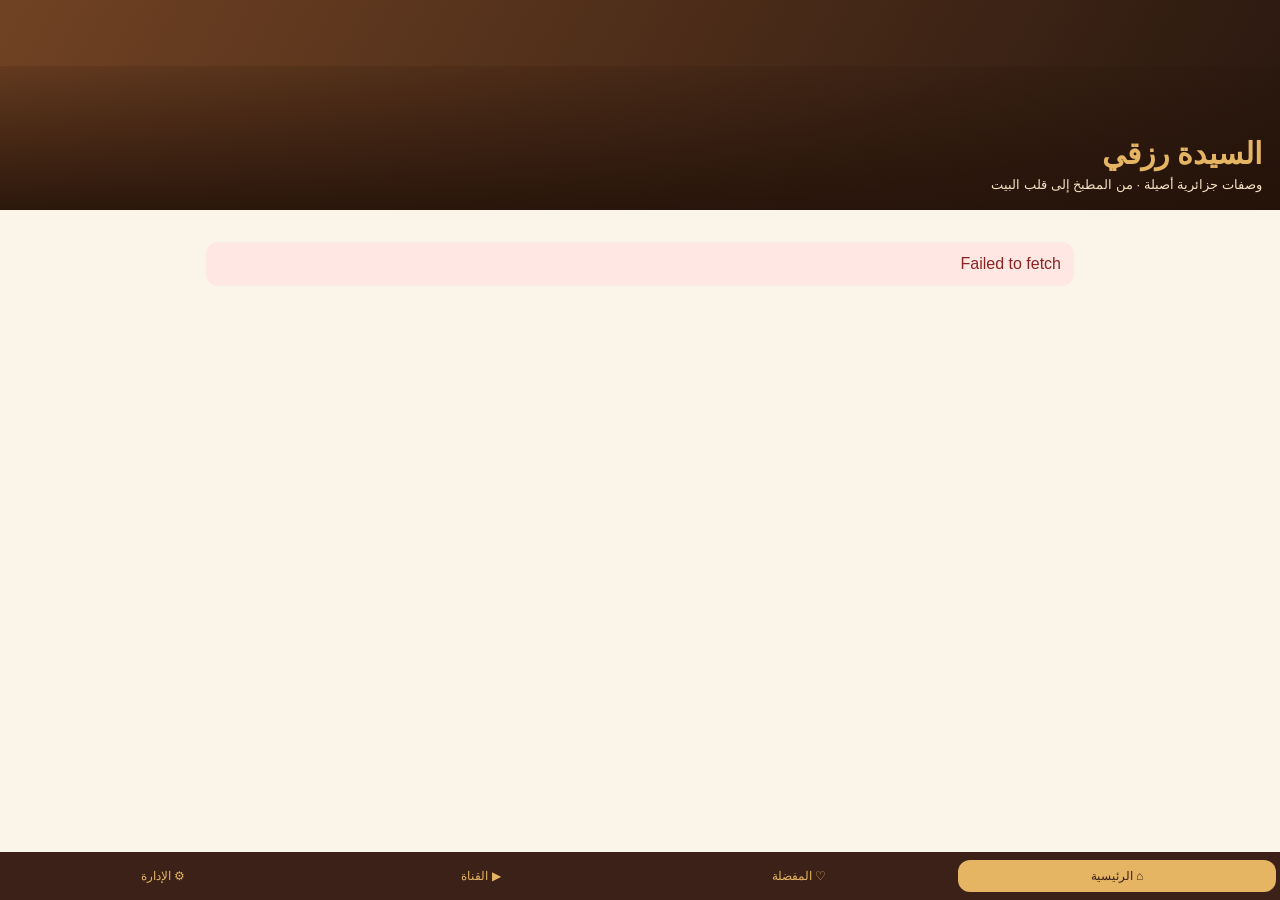
==== commit 761e4780: "واجهة نهائية مطابقة لتصميم new design" ====
--- a/app/src/main/assets/index.html
+++ b/app/src/main/assets/index.html
@@ -4,1323 +4,62 @@
 <meta charset="UTF-8">
 <meta name="viewport" content="width=device-width,initial-scale=1">
 <title>السيدة رزقي</title>
-
 <style>
-:root {
-  --brown: #3b2118;
-  --gold: #e5b563;
-  --cream: #fbf5e9;
-  --muted: #806d5d;
-}
-
-* { box-sizing: border-box; }
-
-body {
-  margin: 0;
-  padding-bottom: 90px;
-  background: var(--cream);
-  color: var(--brown);
-  font-family: Tahoma, Arial, sans-serif;
-}
-
-header {
-  padding: 22px 15px;
-  background: var(--brown);
-  color: var(--gold);
-  text-align: center;
-}
-
-header h1 { margin: 8px 0; font-size: 28px; }
-header p { color: #ebd8b9; font-size: 12px; }
-
-main {
-  max-width: 850px;
-  margin: auto;
-  padding: 16px;
-}
-
-button, input, textarea, select { font: inherit; }
-
-button, .button {
-  display: inline-block;
-  border: 0;
-  border-radius: 12px;
-  padding: 12px;
-  background: var(--brown);
-  color: var(--cream);
-  cursor: pointer;
-  text-decoration: none;
-  text-align: center;
-}
-
-button:disabled { opacity: .5; cursor: wait; }
-
-input, textarea {
-  display: block;
-  width: 100%;
-  padding: 13px;
-  margin: 8px 0 15px;
-  border: 1px solid #ddceb7;
-  border-radius: 12px;
-  background: #fffdf8;
-  color: var(--brown);
-}
-
-textarea { min-height: 115px; }
-label { display: block; line-height: 1.9; }
-
-input[type="checkbox"] {
-  display: inline-block;
-  width: auto;
-  margin: 8px;
-}
-
-nav {
-  position: fixed;
-  bottom: 0;
-  right: 0;
-  left: 0;
-  display: flex;
-  gap: 3px;
-  padding: 9px 4px;
-  background: var(--brown);
-  z-index: 5;
-}
-
-nav button {
-  flex: 1;
-  padding: 11px 2px;
-  font-size: 12px;
-  color: var(--gold);
-}
-
-nav .active {
-  background: var(--gold);
-  color: var(--brown);
-}
-
-.hero {
-  padding: 22px;
-  margin-bottom: 18px;
-  border-radius: 20px;
-  background: linear-gradient(120deg, #704223, #28170f);
-  color: #fff4dc;
-}
-
-.hero h2 { color: var(--gold); }
-
-.chips {
-  display: flex;
-  gap: 8px;
-  overflow-x: auto;
-  padding: 8px 0 15px;
-}
-
-.chips button {
-  white-space: nowrap;
-  background: #eadac0;
-  color: var(--brown);
-  font-size: 12px;
-}
-
-.chips .chosen {
-  background: var(--brown);
-  color: var(--gold);
-}
-
-.grid {
-  display: grid;
-  grid-template-columns: repeat(2, minmax(0, 1fr));
-  gap: 12px;
-}
-
-.card {
-  position: relative;
-  overflow: hidden;
-  border: 1px solid #eadbc6;
-  border-radius: 18px;
-  background: #fffdf8;
-}
-
-.art {
-  display: flex;
-  align-items: center;
-  justify-content: center;
-  height: 150px;
-  background: linear-gradient(140deg, #e8c797, #9b663e);
-  font-size: 60px;
-}
-
-.art img {
-  width: 100%;
-  height: 100%;
-  object-fit: cover;
-}
-
-.detail-art { height: 250px; }
-.info { padding: 12px; }
-.info h3 { margin: 0 0 8px; font-size: 15px; }
-
-.small {
-  color: var(--muted);
-  font-size: 12px;
-  line-height: 1.9;
-}
-
-.heart {
-  position: absolute;
-  top: 8px;
-  left: 8px;
-  padding: 8px 11px;
-  background: #fff8e7;
-  color: #873b30;
-}
-
-.panel {
-  padding: 17px;
-  margin: 14px 0;
-  border: 1px solid #eadbc6;
-  border-radius: 18px;
-  background: #fffdf8;
-}
-
-.row {
-  display: flex;
-  align-items: center;
-  flex-wrap: wrap;
-  gap: 8px;
-}
-
-.row > button, .row > .button { flex: 1; }
-
-li { margin: 8px 0; line-height: 2; }
-
-.empty {
-  padding: 30px 10px;
-  text-align: center;
-  color: var(--muted);
-  line-height: 2;
-}
-
-.error {
-  padding: 15px;
-  border-radius: 12px;
-  background: #ffe8e3;
-  color: #8a2424;
-  white-space: pre-wrap;
-  overflow-wrap: anywhere;
-}
-
-.badge {
-  display: inline-block;
-  padding: 4px 8px;
-  border-radius: 8px;
-  background: #eadac0;
-  font-size: 11px;
-}
-
-.youtube { background: #b52424; }
-
-.toast {
-  position: fixed;
-  bottom: 85px;
-  right: 15px;
-  left: 15px;
-  padding: 15px;
-  border-radius: 12px;
-  background: var(--brown);
-  color: white;
-  text-align: center;
-  z-index: 10;
-}
-
-@media (min-width: 650px) {
-  .grid {
-    grid-template-columns: repeat(3, minmax(0, 1fr));
-  }
-}
+:root{--brown:#3b2118;--gold:#e5b563;--cream:#fbf5e9;--card:#fffdf8;--muted:#806d5d;--line:#eadbc6}
+*{box-sizing:border-box}body{margin:0;padding-bottom:86px;background:var(--cream);color:var(--brown);font-family:Tahoma,Arial,sans-serif}button,input,textarea,select{font:inherit}img{max-width:100%}
+.top{position:relative;min-height:210px;display:flex;align-items:flex-end;overflow:hidden;background:linear-gradient(120deg,#704223,#28170f);color:#fff4dc}.top img{position:absolute;inset:0;width:100%;height:100%;object-fit:cover}.top .shade{position:relative;z-index:1;width:100%;padding:70px 18px 18px;background:linear-gradient(0deg,rgba(36,18,9,.88),rgba(36,18,9,.15))}.top h1{margin:0;font-size:30px;color:var(--gold)}.top p{margin:6px 0 0;font-size:13px;color:#f4e3c4}
+main{max-width:900px;margin:auto;padding:16px}.panel{background:var(--card);border:1px solid var(--line);border-radius:18px;padding:16px;margin:14px 0}.section-title{display:flex;justify-content:space-between;align-items:center;margin:18px 2px 10px}.section-title h2{margin:0;font-size:19px}
+button,.button{display:inline-block;border:0;border-radius:12px;padding:12px 14px;background:var(--brown);color:var(--cream);cursor:pointer;text-decoration:none;text-align:center}.button.gold{background:var(--gold);color:var(--brown);font-weight:bold}.button.outline{background:transparent;border:1px solid var(--brown);color:var(--brown)}button:disabled{opacity:.5}
+input,textarea,select{display:block;width:100%;padding:13px;margin:8px 0 14px;border:1px solid var(--line);border-radius:12px;background:#fffdf8;color:var(--brown)}textarea{min-height:110px}label{display:block;font-weight:bold;margin-top:8px}
+.chips{display:flex;gap:8px;overflow-x:auto;padding:4px 0 14px}.chips button{white-space:nowrap;background:#eadac0;color:var(--brown);font-size:13px}.chips .chosen{background:var(--brown);color:var(--gold)}
+.featured{position:relative;overflow:hidden;border-radius:20px;min-height:230px;display:flex;align-items:flex-end;background:linear-gradient(120deg,#704223,#28170f);color:#fff4dc}.featured img{position:absolute;inset:0;width:100%;height:100%;object-fit:cover}.featured .info{position:relative;z-index:1;padding:18px;background:linear-gradient(0deg,rgba(36,18,9,.9),transparent)}.featured h3{margin:0 0 6px;font-size:22px;color:var(--gold)}.featured p{margin:0 0 12px;font-size:13px}
+.grid{display:grid;grid-template-columns:repeat(2,minmax(0,1fr));gap:12px}.card{position:relative;overflow:hidden;border:1px solid var(--line);border-radius:18px;background:var(--card)}.art{height:130px;background:linear-gradient(140deg,#e8c797,#9b663e);display:flex;align-items:center;justify-content:center;font-size:48px}.art img{width:100%;height:100%;object-fit:cover}.card .body{padding:11px}.card h3{margin:0 0 5px;font-size:15px}.small{color:var(--muted);font-size:12px;line-height:1.8}.heart{position:absolute;top:8px;left:8px;z-index:2;padding:8px 10px;background:#fff8e7;color:#873b30}
+.detail-art{height:250px;border-radius:18px;overflow:hidden;background:linear-gradient(140deg,#e8c797,#9b663e);display:flex;align-items:center;justify-content:center;font-size:60px}.detail-art img{width:100%;height:100%;object-fit:cover}.row{display:flex;gap:8px;flex-wrap:wrap}.row>*{flex:1}ul,ol{padding-right:20px;line-height:2}.video{width:100%;aspect-ratio:16/9;border:0;border-radius:14px}
+nav{position:fixed;bottom:0;right:0;left:0;display:flex;background:var(--brown);padding:8px 4px;z-index:20}nav button{flex:1;background:transparent;color:var(--gold);font-size:12px;padding:9px 2px}nav .active{background:var(--gold);color:var(--brown);border-radius:12px}.toast{position:fixed;bottom:92px;right:16px;left:16px;background:var(--brown);color:#fff;padding:14px;border-radius:14px;text-align:center;z-index:30}.error{background:#ffe8e3;color:#8a2424;padding:13px;border-radius:12px;white-space:pre-wrap}.badge{display:inline-block;background:#eadac0;color:var(--brown);border-radius:8px;padding:3px 8px;font-size:11px}@media(min-width:700px){.grid{grid-template-columns:repeat(3,1fr)}}
 </style>
 </head>
-
 <body>
-
-<header>
-  <div style="font-size:38px">♨</div>
-  <h1>السيدة رزقي</h1>
-  <p>وصفات من القلب · نكهات جزائرية</p>
-</header>
-
-<main id="main">
-  <p class="empty">جارٍ الاتصال بقاعدة البيانات...</p>
-</main>
-
+<header class="top"><img src="banner.jpg" alt="السيدة رزقي"><div class="shade"><h1>السيدة رزقي</h1><p>وصفات جزائرية أصيلة · من المطبخ إلى قلب البيت</p></div></header>
+<main id="main"></main>
 <nav id="nav"></nav>
-
 <script>
-window.addEventListener("error", function (event) {
-  var box = document.createElement("div");
-  box.className = "error";
-  box.textContent = "خطأ بالواجهة: " + event.message;
-  document.body.appendChild(box);
-});
+'use strict';
+const SUPABASE_URL='https://vyiywiteeqkyuroqftkn.supabase.co';
+const SUPABASE_KEY='sb_publishable_4kzJ5yc7xLUPXBYoe2V0iQ_YyKEDiDp';
+const ADMIN_UID='e33bc325-89f7-49ab-afdb-17794b06fc7d';
+const CHANNEL='https://www.youtube.com/@chef4razki';
+const NL=String.fromCharCode(10);let recipes=[],page='home',selected=null,category='الكل',query='',loading=false,loadError='',session=null,editId=null,refreshPromise=null;
+let favorites=[];try{favorites=JSON.parse(localStorage.getItem('rozqi-cloud-favorites'))||[]}catch(e){}if(!Array.isArray(favorites))favorites=[];
+const $=s=>document.querySelector(s);const esc=v=>String(v==null?'':v).replace(/[&<>"']/g,c=>({'&':'&amp;','<':'&lt;','>':'&gt;','"':'&quot;',"'":'&#39;'}[c]));
+function toast(m){const b=document.createElement('div');b.className='toast';b.textContent=m;document.body.appendChild(b);setTimeout(()=>b.remove(),3000)}
+function saveFav(){try{localStorage.setItem('rozqi-cloud-favorites',JSON.stringify(favorites))}catch(e){toast('تعذر حفظ المفضلة')}}
+function https(v){if(!v)return '';try{const u=new URL(v);return u.protocol==='https:'&&!u.username&&!u.password?u.href:''}catch(e){return ''}}
+function yt(v){const clean=https(v);if(!clean)return '';try{const u=new URL(clean);return ['youtube.com','www.youtube.com','m.youtube.com','youtu.be'].includes(u.hostname.toLowerCase())?clean:''}catch(e){return ''}}
+function videoId(v){const clean=yt(v);if(!clean)return '';const u=new URL(clean),p=u.pathname.split('/').filter(Boolean);let id='';if(u.hostname==='youtu.be')id=p[0]||'';else if(u.pathname==='/watch')id=u.searchParams.get('v')||'';else if(['embed','shorts','live'].includes(p[0]))id=p[1]||'';return /^[A-Za-z0-9_-]{11}$/.test(id)?id:''}
+async function raw(path,o={}){const c=new AbortController();const t=setTimeout(()=>c.abort(),25000);try{const r=await fetch(SUPABASE_URL+path,{method:o.method||'GET',headers:Object.assign({apikey:SUPABASE_KEY,'Content-Type':'application/json'},o.headers||{}),body:o.body===undefined?undefined:JSON.stringify(o.body),signal:c.signal});const text=await r.text();let d=null;if(text)try{d=JSON.parse(text)}catch(e){d={message:text}}if(!r.ok)throw Object.assign(new Error((d&&(d.msg||d.message||d.error_description||d.error))||('فشل الطلب: '+r.status)),{status:r.status});return d}catch(e){if(e.name==='AbortError')throw new Error('انتهت مهلة الاتصال');throw e}finally{clearTimeout(t)}}
+function setSession(d){session={access_token:d.access_token,refresh_token:d.refresh_token,expires_at:d.expires_at||Math.floor(Date.now()/1000)+d.expires_in,user:d.user||(session&&session.user)}}
+async function refresh(){if(!session||refreshPromise)return;const token=session.refresh_token;refreshPromise=raw('/auth/v1/token?grant_type=refresh_token',{method:'POST',body:{refresh_token:token}}).then(d=>setSession(d)).catch(e=>{if(e.status===400||e.status===401)session=null;throw e}).finally(()=>refreshPromise=null);return refreshPromise}
+async function api(path,o={}){if(session&&session.expires_at<=Math.floor(Date.now()/1000)+60)await refresh();const send=()=>raw(path,{method:o.method,body:o.body,headers:Object.assign({},o.headers||{},session?{Authorization:'Bearer '+session.access_token}:{})});try{return await send()}catch(e){if(e.status===401&&session){await refresh();return send()}throw e}}
+const admin=()=>!!(session&&session.user&&session.user.id===ADMIN_UID);
+function nav(){const items=[['home','⌂ الرئيسية'],['favorites','♡ المفضلة'],['channel','▶ القناة'],['admin','⚙ الإدارة']];$('#nav').innerHTML=items.map(x=>`<button data-go='${x[0]}' class='${page===x[0]?'active':''}'>${x[1]}</button>`).join('')}
+function art(r,big){const img=https(r.image_url);return `<div class='${big?'detail-art':'art'}'>${img?`<img src='${esc(img)}' alt='${esc(r.name)}' loading='lazy' referrerpolicy='no-referrer'>`:esc(r.emoji||'🍽️')}</div>`}
+function cards(list){if(!list.length)return '<p class="small">لا توجد وصفات هنا بعد.</p>';return `<div class='grid'>`+list.map(r=>`<article class='card'><button class='heart' data-heart='${esc(r.id)}'>${favorites.includes(r.id)?'♥':'♡'}</button><div data-open='${esc(r.id)}' role='button' tabindex='0'>${art(r)}<div class='body'><h3>${esc(r.name)}</h3><p class='small'>${esc(r.time)} دقيقة · ${esc(r.servings)} أشخاص</p></div></div></article>`).join('')+`</div>`}
+function home(){const published=recipes.filter(r=>r.published);const cats=['الكل'];published.forEach(r=>{if(!cats.includes(r.category))cats.push(r.category)});const featured=published.find(r=>r.featured)||published[0];const list=published.filter(r=>(category==='الكل'||r.category===category)&&r.name.includes(query));$('#main').innerHTML=`${featured?`<section class='featured'>${featured.image_url?`<img src='${esc(https(featured.image_url))}' alt=''>`:''}<div class='info'><small>وصفة اليوم</small><h3>${esc(featured.name)}</h3><p>${esc(featured.description||'نكهة الأصالة في كل لقمة')}</p><button class='button gold' data-open='${esc(featured.id)}'>عرض الوصفة</button></div></section>`:''}<div class='section-title'><h2>الوصفات</h2><button data-reload='1' ${loading?'disabled':''}>${loading?'تحميل...':'↻ تحديث'}</button></div><input id='search' placeholder='ابحثي عن وصفة...' value='${esc(query)}'><div class='chips'>${cats.map(c=>`<button data-cat='${esc(c)}' class='${category===c?'chosen':''}'>${esc(c)}</button>`).join('')}</div><section id='results'>${cards(list)}</section>`;$('#search').oninput=e=>{query=e.target.value.trim();const l=published.filter(r=>(category==='الكل'||r.category===category)&&r.name.includes(query));$('#results').innerHTML=cards(l)}}
+function favoritesPage(){const list=recipes.filter(r=>r.published&&favorites.includes(r.id));$('#main').innerHTML=`<div class='section-title'><h2>المفضلة</h2></div>${cards(list)}`}
+function channel(){const vids=recipes.filter(r=>r.published&&videoId(r.youtube_url));$('#main').innerHTML=`<section class='panel'><h2>قناة السيدة رزقي</h2><p class='small'>تابعي فيديوهات الوصفات وطريقة التحضير خطوة بخطوة.</p><div class='row'><a class='button gold' href='${CHANNEL}?sub_confirmation=1'>اشتراك</a><a class='button outline' href='${CHANNEL}'>زيارة القناة</a></div></section>${vids.length?vids.map(r=>`<section class='panel'><h3>${esc(r.name)}</h3><iframe class='video' src='https://www.youtube.com/embed/${videoId(r.youtube_url)}?playsinline=1' allowfullscreen loading='lazy'></iframe></section>`).join(''):'<p class="small">لا توجد فيديوهات منشورة بعد.</p>'}`}
+function detail(){const r=recipes.find(x=>x.id===selected);if(!r){go('home');return}const id=videoId(r.youtube_url);$('#main').innerHTML=`<button data-go='home'>← الرئيسية</button><section class='panel'>${art(r,true)}<h2>${esc(r.name)}</h2><p class='small'>${esc(r.category)} · ${esc(r.time)} دقيقة · ${esc(r.servings)} أشخاص</p><p style='white-space:pre-wrap'>${esc(r.description)}</p><div class='row'><button data-heart='${esc(r.id)}'>${favorites.includes(r.id)?'♥ محفوظة':'♡ حفظ'}</button>${id?`<a class='button' href='${esc(yt(r.youtube_url))}'>فتح في يوتيوب</a>`:''}</div></section><section class='panel'><h3>المكونات</h3><ul>${(r.ingredients||[]).map(x=>`<li>${esc(x)}</li>`).join('')}</ul></section><section class='panel'><h3>طريقة التحضير</h3><ol>${(r.steps||[]).map(x=>`<li>${esc(x)}</li>`).join('')}</ol></section>${id?`<section class='panel'><h3>فيديو التحضير</h3><iframe class='video' src='https://www.youtube.com/embed/${id}?playsinline=1' allowfullscreen loading='lazy'></iframe></section>`:''}`}
+function login(){ $('#main').innerHTML=`<section class='panel'><h2>دخول الإدارة</h2><form id='lf'><label>البريد الإلكتروني<input name='email' type='email' required dir='ltr'></label><label>كلمة المرور<input name='password' type='password' required></label><button>تسجيل الدخول</button><p id='err' class='error' hidden></p></form></section>`;$('#lf').onsubmit=async e=>{e.preventDefault();const f=e.target,b=f.querySelector('button'),err=$('#err');b.disabled=true;err.hidden=true;try{const d=await raw('/auth/v1/token?grant_type=password',{method:'POST',body:{email:f.email.value.trim(),password:f.password.value}});setSession(d);if(!admin()){const t=session.access_token;session=null;raw('/auth/v1/logout',{method:'POST',headers:{Authorization:'Bearer '+t}}).catch(()=>{});throw new Error('هذا الحساب غير مخوّل بإدارة الوصفات.')}toast('تم تسجيل الدخول');await load()}catch(ex){err.textContent=ex.message;err.hidden=false}finally{b.disabled=false}}}
+function adminPage(){if(!admin()){login();return}$('#main').innerHTML=`<section class='panel'><h2>إدارة الوصفات</h2><p class='small'>${esc(session.user.email)} · ${recipes.length} وصفة</p><div class='row'><button data-new='1'>+ وصفة جديدة</button><button data-reload='1'>تحديث</button><button id='out'>خروج</button></div></section><section class='panel'>${recipes.length?recipes.map(r=>`<div style='margin-bottom:16px'><h3>${esc(r.name)}</h3><p><span class='badge'>${r.published?'منشورة':'مسودة'}</span> ${r.featured?'<span class=badge>مميزة</span>':''}</p><div class='row'><button data-open='${esc(r.id)}'>عرض</button><button data-edit='${esc(r.id)}'>تعديل</button><button data-del='${esc(r.id)}'>حذف</button></div></div>`).join(''):'<p class="small">لا توجد وصفات.</p>'}</section>`;$('#out').onclick=async()=>{const old=session;session=null;recipes=[];go('home');if(old)try{await raw('/auth/v1/logout',{method:'POST',headers:{Authorization:'Bearer '+old.access_token}})}catch(e){};await load()}}
+function editor(id){if(!admin()){go('admin');return}editId=id;const r=recipes.find(x=>x.id===id)||{name:'',category:'أطباق تقليدية',description:'',emoji:'🍽️',image_url:'',youtube_url:'',time:30,servings:4,ingredients:[],steps:[],featured:false,published:false};$('#main').innerHTML=`<section class='panel'><h2>${id?'تعديل الوصفة':'وصفة جديدة'}</h2><form id='rf'><label>اسم الوصفة<input name='name' required value='${esc(r.name)}'></label><label>التصنيف<input name='category' required value='${esc(r.category)}'></label><label>الوصف<textarea name='description'>${esc(r.description)}</textarea></label><label>رابط صورة الطبق<input name='image_url' type='url' dir='ltr' value='${esc(r.image_url)}'></label><label>رابط يوتيوب<input name='youtube_url' type='url' dir='ltr' value='${esc(r.youtube_url)}'></label><label>المدة بالدقائق<input name='time' type='number' min='1' required value='${esc(r.time)}'></label><label>عدد الأشخاص<input name='servings' type='number' min='1' required value='${esc(r.servings)}'></label><label>المكونات<textarea name='ingredients' required>${esc((r.ingredients||[]).join(NL))}</textarea></label><label>الخطوات<textarea name='steps' required>${esc((r.steps||[]).join(NL))}</textarea></label><label><input name='featured' type='checkbox' ${r.featured?'checked':''}> وصفة مميزة</label><label><input name='published' type='checkbox' ${r.published?'checked':''}> نشر الوصفة</label><p id='ferr' class='error' hidden></p><div class='row'><button>حفظ</button><button type='button' data-go='admin'>إلغاء</button></div></form></section>`;$('#rf').onsubmit=save}
+async function save(e){e.preventDefault();const f=e.target,b=f.querySelector('button'),err=$('#ferr');const val=n=>f.elements[n].value.trim();const lines=n=>val(n).split(NL).map(x=>x.trim()).filter(Boolean);const data={name:val('name'),category:val('category'),description:val('description'),emoji:'🍽️',image_url:https(val('image_url')),youtube_url:yt(val('youtube_url')),time:+val('time'),servings:+val('servings'),ingredients:lines('ingredients'),steps:lines('steps'),featured:f.featured.checked,published:f.published.checked};err.hidden=true;try{if(!data.name||!data.category)throw new Error('أدخلي الاسم والتصنيف');if(!data.ingredients.length||!data.steps.length)throw new Error('أضيفي المكونات والخطوات');b.disabled=true;b.textContent='جارٍ الحفظ...';const path=editId?'/rest/v1/recipes?id=eq.'+encodeURIComponent(editId):'/rest/v1/recipes';const saved=await api(path,{method:editId?'PATCH':'POST',headers:{Prefer:'return=representation'},body:data});if(!Array.isArray(saved)||saved.length!==1)throw new Error('لم يتم الحفظ');const row=saved[0],i=recipes.findIndex(x=>x.id===row.id);if(i>=0)recipes[i]=row;else recipes.unshift(row);go('admin');toast('تم الحفظ')}catch(ex){err.textContent=ex.message;err.hidden=false}finally{b.disabled=false;b.textContent='حفظ'}}
+async function remove(id){if(!admin()||!confirm('حذف الوصفة نهائيًا؟'))return;try{await api('/rest/v1/recipes?id=eq.'+encodeURIComponent(id),{method:'DELETE'});recipes=recipes.filter(r=>r.id!==id);favorites=favorites.filter(x=>x!==id);saveFav();render();toast('تم الحذف')}catch(e){toast(e.message)}}
+async function load(){if(loading)return;loading=true;loadError='';render();try{let p='/rest/v1/recipes?select=*&order=featured.desc,created_at.desc&limit=500';if(!admin())p+='&published=eq.true';const d=await api(p);if(!Array.isArray(d))throw new Error('استجابة غير متوقعة');recipes=d}catch(e){loadError=e.message}finally{loading=false;render()}}
+function go(p){page=p;category='الكل';query='';render();scrollTo(0,0)}
+function render(){nav();if(loadError)$('#main').innerHTML=`<p class='error'>${esc(loadError)}</p>`;else if(page==='home')home();else if(page==='favorites')favoritesPage();else if(page==='channel')channel();else if(page==='admin')adminPage();else if(page==='detail')detail()}
+window.appBack=()=>{if(page==='detail'||page==='favorites'||page==='channel')go('home');else if(page==='edit')go('admin');else toast('للخروج استخدمي زر الشاشة الرئيسية')};
+document.addEventListener('click',e=>{const b=e.target.closest('button,a,[data-open]');if(!b||b.disabled)return;const d=b.dataset;if(d.go){if(b.tagName==='A')return;go(d.go)}else if(d.open){selected=d.open;page='detail';render();scrollTo(0,0)}else if(d.heart){const id=d.heart;favorites=favorites.includes(id)?favorites.filter(x=>x!==id):favorites.concat(id);saveFav();if(page==='home'||page==='favorites')render();else b.textContent=favorites.includes(id)?'♥ محفوظة':'♡ حفظ'}else if(d.cat){category=d.cat;render()}else if(d.reload)load();else if(d.new)editor(null);else if(d.edit)editor(d.edit);else if(d.del)remove(d.del)});
+document.addEventListener('error',e=>{if(e.target.tagName==='IMG'){const p=e.target.parentElement;e.target.remove();if(p.classList.contains('art')||p.classList.contains('detail-art'))p.textContent='🍽️'}},true);
+render();load();
 </script>
-
-<script>
-"use strict";
-
-/* إعدادات المشروع العامة، وليست مفاتيح إدارية سرية */
-const SUPABASE_URL =
-  "https://vyiywiteeqkyuroqftkn.supabase.co";
-
-const SUPABASE_KEY =
-  "sb_publishable_4kzJ5yc7xLUPXBYoe2V0iQ_YyKEDiDp";
-
-const ADMIN_UID =
-  "e33bc325-89f7-49ab-afdb-17794b06fc7d";
-
-const NL = String.fromCharCode(10);
-
-let recipes = [];
-let page = "home";
-let selected = null;
-let category = "الكل";
-let query = "";
-let loading = false;
-let loadError = "";
-let refreshPromise = null;
-let editId = null;
-
-function $(selector) {
-  return document.querySelector(selector);
-}
-
-function esc(value) {
-  return String(value == null ? "" : value)
-    .replace(/[&<>"']/g, function (character) {
-      return {
-        "&": "&amp;",
-        "<": "&lt;",
-        ">": "&gt;",
-        '"': "&quot;",
-        "'": "&#39;"
-      }[character];
-    });
-}
-
-function readLocal(key, fallback) {
-  try {
-    const value = JSON.parse(localStorage.getItem(key));
-    return value == null ? fallback : value;
-  } catch (error) {
-    return fallback;
-  }
-}
-
-/* الجلسة في الذاكرة فقط:
-   يلزم تسجيل الدخول مجددًا بعد إعادة تشغيل التطبيق */
-let session = null;
-
-let favorites = readLocal("rozqi-cloud-favorites", []);
-
-if (!Array.isArray(favorites)) favorites = [];
-
-favorites = favorites.filter(function (id) {
-  return typeof id === "string";
-});
-
-function isAdmin() {
-  return Boolean(
-    session &&
-    session.user &&
-    session.user.id === ADMIN_UID
-  );
-}
-
-function toast(message) {
-  const box = document.createElement("div");
-  box.className = "toast";
-  box.textContent = message;
-  document.body.appendChild(box);
-
-  setTimeout(function () {
-    box.remove();
-  }, 3000);
-}
-
-function saveFavorites() {
-  try {
-    localStorage.setItem(
-      "rozqi-cloud-favorites",
-      JSON.stringify(favorites)
-    );
-  } catch (error) {
-    toast("تعذر حفظ المفضلة على الجهاز");
-  }
-}
-
-function safeHttps(value) {
-  if (!value) return "";
-
-  try {
-    const url = new URL(value);
-    if (url.protocol !== "https:") return "";
-    if (url.username || url.password) return "";
-    return url.href;
-  } catch (error) {
-    return "";
-  }
-}
-
-function youtubeUrl(value) {
-  const clean = safeHttps(value);
-  if (!clean) return "";
-
-  const url = new URL(clean);
-
-  const allowed = [
-    "youtube.com",
-    "www.youtube.com",
-    "m.youtube.com",
-    "youtu.be",
-    "www.youtube-nocookie.com"
-  ];
-
-  return allowed.includes(url.hostname.toLowerCase()) ?
-    clean : "";
-}
-
-async function rawRequest(path, options) {
-  const settings = options || {};
-  const controller = new AbortController();
-
-  const timer = setTimeout(function () {
-    controller.abort();
-  }, 25000);
-
-  try {
-    const response = await fetch(SUPABASE_URL + path, {
-      method: settings.method || "GET",
-      headers: Object.assign({
-        "apikey": SUPABASE_KEY,
-        "Content-Type": "application/json"
-      }, settings.headers || {}),
-      body: settings.body === undefined ?
-        undefined : JSON.stringify(settings.body),
-      signal: controller.signal
-    });
-
-    const text = await response.text();
-    let data = null;
-
-    if (text) {
-      try {
-        data = JSON.parse(text);
-      } catch (error) {
-        data = { message: text };
-      }
-    }
-
-    if (!response.ok) {
-      const message = data && (
-        data.msg ||
-        data.message ||
-        data.error_description ||
-        data.error
-      );
-
-      const failure = new Error(
-        message || "فشل الطلب: " + response.status
-      );
-
-      failure.status = response.status;
-      throw failure;
-    }
-
-    return data;
-
-  } catch (error) {
-    if (error.name === "AbortError") {
-      throw new Error("انتهت مهلة الاتصال. تحققي من الإنترنت.");
-    }
-
-    if (error instanceof TypeError) {
-      throw new Error(
-        "تعذر الاتصال. تحققي من الإنترنت وإعدادات التطبيق."
-      );
-    }
-
-    throw error;
-
-  } finally {
-    clearTimeout(timer);
-  }
-}
-
-function setSession(data) {
-  session = {
-    access_token: data.access_token,
-    refresh_token: data.refresh_token,
-    expires_at:
-      data.expires_at ||
-      Math.floor(Date.now() / 1000) + data.expires_in,
-    user: data.user || (session && session.user)
-  };
-}
-
-async function refreshSession() {
-  if (!session) return;
-
-  if (!refreshPromise) {
-    const token = session.refresh_token;
-
-    refreshPromise = rawRequest(
-      "/auth/v1/token?grant_type=refresh_token",
-      {
-        method: "POST",
-        body: { refresh_token: token }
-      }
-    ).then(function (data) {
-      setSession(data);
-    }).catch(function (error) {
-      if (error.status === 400 || error.status === 401) {
-        session = null;
-      }
-      throw error;
-    }).finally(function () {
-      refreshPromise = null;
-    });
-  }
-
-  return refreshPromise;
-}
-
-async function api(path, options) {
-  const settings = options || {};
-
-  if (
-    session &&
-    session.expires_at <= Math.floor(Date.now() / 1000) + 60
-  ) {
-    await refreshSession();
-  }
-
-  function request() {
-    const headers = Object.assign({}, settings.headers || {});
-
-    if (session) {
-      headers.Authorization = "Bearer " + session.access_token;
-    }
-
-    return rawRequest(path, {
-      method: settings.method,
-      body: settings.body,
-      headers: headers
-    });
-  }
-
-  try {
-    return await request();
-  } catch (error) {
-    if (error.status === 401 && session) {
-      await refreshSession();
-      return request();
-    }
-    throw error;
-  }
-}
-
-function renderNav() {
-  const tabs = [
-    ["home", "⌂ الرئيسية"],
-    ["favorites", "♡ المفضلة"],
-    ["admin", "⚙ الإدارة"]
-  ];
-
-  $("#nav").innerHTML = tabs.map(function (tab) {
-    return `
-      <button
-        data-go="${tab[0]}"
-        class="${page === tab[0] ? "active" : ""}">
-        ${tab[1]}
-      </button>
-    `;
-  }).join("");
-}
-
-function go(destination) {
-  page = destination;
-  category = "الكل";
-  query = "";
-  render();
-  window.scrollTo(0, 0);
-}
-
-window.appBack = function () {
-  if (page === "edit") {
-    go("admin");
-  } else if (page !== "home") {
-    go("home");
-  } else {
-    toast("للخروج استخدمي زر الشاشة الرئيسية في الهاتف");
-  }
-};
-
-async function loadRecipes() {
-  if (loading) return;
-
-  loading = true;
-  loadError = "";
-  render();
-
-  try {
-    let path =
-      "/rest/v1/recipes?select=*" +
-      "&order=featured.desc,created_at.desc" +
-      "&limit=500";
-
-    if (!isAdmin()) {
-      path += "&published=eq.true";
-    }
-
-    const data = await api(path);
-
-    if (!Array.isArray(data)) {
-      throw new Error("استجابة غير متوقعة من قاعدة البيانات");
-    }
-
-    recipes = data;
-
-  } catch (error) {
-    loadError = error.message;
-
-  } finally {
-    loading = false;
-    render();
-  }
-}
-
-function recipeArt(recipe, detail) {
-  const image = safeHttps(recipe.image_url);
-
-  return `
-    <div class="art ${detail ? "detail-art" : ""}">
-      ${image ?
-        `<img
-          src="${esc(image)}"
-          alt="${esc(recipe.name)}"
-          loading="lazy"
-          referrerpolicy="no-referrer">` :
-        esc(recipe.emoji || "🍽️")}
-    </div>
-  `;
-}
-
-function cards(items) {
-  if (!items.length) {
-    return '<p class="empty">لا توجد وصفات هنا بعد.</p>';
-  }
-
-  return '<div class="grid">' + items.map(function (recipe) {
-    return `
-      <article class="card">
-        <button
-          class="heart"
-          data-heart="${esc(recipe.id)}"
-          aria-label="المفضلة">
-          ${favorites.includes(recipe.id) ? "♥" : "♡"}
-        </button>
-
-        <div data-open="${esc(recipe.id)}" role="button" tabindex="0">
-          ${recipeArt(recipe, false)}
-          <div class="info">
-            <h3>${esc(recipe.name)}</h3>
-            <div class="small">
-              ${esc(recipe.time)} دقيقة ·
-              ${esc(recipe.servings)} أشخاص
-            </div>
-          </div>
-        </div>
-      </article>
-    `;
-  }).join("") + "</div>";
-}
-
-function updateList() {
-  const items = recipes.filter(function (recipe) {
-    return recipe.published &&
-      (page !== "favorites" || favorites.includes(recipe.id)) &&
-      (category === "الكل" || recipe.category === category) &&
-      recipe.name.includes(query);
-  });
-
-  const results = $("#results");
-  if (results) results.innerHTML = cards(items);
-}
-
-function renderHome() {
-  const categories = ["الكل"];
-
-  recipes.filter(function (recipe) {
-    return recipe.published;
-  }).forEach(function (recipe) {
-    if (!categories.includes(recipe.category)) {
-      categories.push(recipe.category);
-    }
-  });
-
-  $("#main").innerHTML = `
-    ${page === "home" ? `
-      <section class="hero">
-        <h2>كل وصفة حكاية لذيذة</h2>
-        <p>وصفات السيدة رزقي المنشورة</p>
-      </section>
-    ` : "<h2>المفضلة على هذا الجهاز</h2>"}
-
-    <button data-reload="1" ${loading ? "disabled" : ""}>
-      ${loading ? "جارٍ التحميل..." : "↻ تحديث الوصفات"}
-    </button>
-
-    ${loadError ? `
-      <p class="error">${esc(loadError)}</p>
-    ` : ""}
-
-    <input id="search" placeholder="ابحثي عن وصفة..." aria-label="بحث">
-
-    <div class="chips">
-      ${categories.map(function (item) {
-        return `
-          <button
-            data-cat="${esc(item)}"
-            class="${category === item ? "chosen" : ""}">
-            ${esc(item)}
-          </button>
-        `;
-      }).join("")}
-    </div>
-
-    <section id="results"></section>
-
-    ${!loading && !loadError && !recipes.length ? `
-      <p class="small">
-        قاعدة الوصفات فارغة.
-        سجّلي دخول الإدارة لإضافة أول وصفة.
-      </p>
-    ` : ""}
-  `;
-
-  updateList();
-
-  $("#search").value = query;
-
-  $("#search").oninput = function (event) {
-    query = event.target.value.trim();
-    updateList();
-  };
-}
-
-function renderDetail() {
-  const recipe = recipes.find(function (item) {
-    return item.id === selected;
-  });
-
-  if (!recipe) {
-    go("home");
-    return;
-  }
-
-  const video = youtubeUrl(recipe.youtube_url);
-
-  $("#main").innerHTML = `
-    <button data-go="home">← الرئيسية</button>
-
-    <section class="panel">
-      ${recipeArt(recipe, true)}
-      <h2>${esc(recipe.name)}</h2>
-
-      <p class="small">
-        ${esc(recipe.category)} ·
-        ${esc(recipe.time)} دقيقة ·
-        ${esc(recipe.servings)} أشخاص
-      </p>
-
-      <p style="white-space:pre-wrap">${esc(recipe.description)}</p>
-
-      <div class="row">
-        <button data-heart="${esc(recipe.id)}">
-          ${favorites.includes(recipe.id) ? "♥ محفوظة" : "♡ حفظ"}
-        </button>
-
-        ${video ? `
-          <a class="button youtube" href="${esc(video)}">
-            ▶ مشاهدة فيديو يوتيوب
-          </a>
-        ` : ""}
-      </div>
-    </section>
-
-    <section class="panel">
-      <h3>المكونات</h3>
-      <ul>
-        ${(recipe.ingredients || []).map(function (text) {
-          return "<li>" + esc(text) + "</li>";
-        }).join("")}
-      </ul>
-    </section>
-
-    <section class="panel">
-      <h3>طريقة التحضير</h3>
-      <ol>
-        ${(recipe.steps || []).map(function (text) {
-          return "<li>" + esc(text) + "</li>";
-        }).join("")}
-      </ol>
-    </section>
-  `;
-}
-
-function renderLogin() {
-  $("#main").innerHTML = `
-    <h2>دخول الإدارة</h2>
-
-    <p class="small">
-      استخدمي البريد وكلمة المرور اللذين أنشأتهما
-      في Supabase Authentication.
-    </p>
-
-    <form id="loginForm" class="panel">
-      <label>
-        البريد الإلكتروني
-        <input
-          name="email"
-          type="email"
-          autocomplete="username"
-          required
-          dir="ltr">
-      </label>
-
-      <label>
-        كلمة المرور
-        <input
-          name="password"
-          type="password"
-          autocomplete="current-password"
-          required>
-      </label>
-
-      <button id="loginButton" type="submit">تسجيل الدخول</button>
-      <p id="loginError" class="error" hidden></p>
-    </form>
-  `;
-
-  $("#loginForm").onsubmit = async function (event) {
-    event.preventDefault();
-
-    const form = event.target;
-    const button = $("#loginButton");
-    const errorBox = $("#loginError");
-
-    button.disabled = true;
-    errorBox.hidden = true;
-
-    try {
-      const data = await rawRequest(
-        "/auth/v1/token?grant_type=password",
-        {
-          method: "POST",
-          body: {
-            email: form.elements.email.value.trim(),
-            password: form.elements.password.value
-          }
-        }
-      );
-
-      setSession(data);
-      form.reset();
-
-      if (!isAdmin()) {
-        const token = session.access_token;
-        session = null;
-
-        rawRequest("/auth/v1/logout", {
-          method: "POST",
-          headers: {
-            Authorization: "Bearer " + token
-          }
-        }).catch(function () {});
-
-        throw new Error("هذا الحساب غير مخوّل بإدارة الوصفات.");
-      }
-
-      toast("تم تسجيل دخول الإدارة");
-      await loadRecipes();
-
-    } catch (error) {
-      if ($("#loginError")) {
-        $("#loginError").textContent = error.message;
-        $("#loginError").hidden = false;
-      }
-    } finally {
-      if ($("#loginButton")) {
-        $("#loginButton").disabled = false;
-      }
-    }
-  };
-}
-
-function renderAdmin() {
-  if (!isAdmin()) {
-    renderLogin();
-    return;
-  }
-
-  $("#main").innerHTML = `
-    <h2>إدارة الوصفات</h2>
-
-    <p class="small">
-      ${esc(session.user.email)}
-      · الوصفات المحمّلة: ${recipes.length}
-    </p>
-
-    <div class="row">
-      <button data-new="1">+ وصفة جديدة</button>
-      <button data-reload="1" ${loading ? "disabled" : ""}>
-        ${loading ? "تحميل..." : "تحديث"}
-      </button>
-      <button id="logout">خروج</button>
-    </div>
-
-    ${loadError ? `<p class="error">${esc(loadError)}</p>` : ""}
-
-    <section class="panel">
-      ${recipes.length ? recipes.map(function (recipe) {
-        return `
-          <div style="margin-bottom:18px">
-            <h3>${esc(recipe.name)}</h3>
-            <p>
-              <span class="badge">
-                ${recipe.published ? "منشورة" : "مسودة"}
-              </span>
-              ${recipe.featured ?
-                '<span class="badge">مميزة</span>' : ""}
-            </p>
-            <div class="row">
-              <button data-open="${esc(recipe.id)}">عرض</button>
-              <button data-edit="${esc(recipe.id)}">تعديل</button>
-              <button data-delete="${esc(recipe.id)}">حذف</button>
-            </div>
-          </div>
-        `;
-      }).join("") : `
-        <p>لا توجد وصفات. اضغطي «وصفة جديدة» للبدء.</p>
-      `}
-    </section>
-
-    <p class="small">
-      الرفع المباشر للصور غير مضاف بعد.
-      استخدمي رابط HTTPS مباشرًا لصورة.
-      الجلسة لا تُحفظ بعد إغلاق التطبيق.
-    </p>
-  `;
-
-  $("#logout").onclick = async function () {
-    const old = session;
-    session = null;
-    recipes = [];
-    go("home");
-
-    if (old) {
-      try {
-        await rawRequest("/auth/v1/logout", {
-          method: "POST",
-          headers: {
-            Authorization: "Bearer " + old.access_token
-          }
-        });
-      } catch (error) {
-        toast("تم الخروج محليًا، وتعذر إبطال الجلسة على الخادم.");
-      }
-    }
-
-    await loadRecipes();
-  };
-}
-
-function showEditor(id) {
-  if (!isAdmin()) {
-    go("admin");
-    return;
-  }
-
-  editId = id;
-
-  const recipe = recipes.find(function (item) {
-    return item.id === id;
-  }) || {
-    name: "",
-    category: "أطباق تقليدية",
-    description: "",
-    emoji: "🍽️",
-    image_url: "",
-    youtube_url: "",
-    time: 30,
-    servings: 4,
-    ingredients: [],
-    steps: [],
-    featured: false,
-    published: false
-  };
-
-  page = "edit";
-  renderNav();
-
-  $("#main").innerHTML = `
-    <h2>${id ? "تعديل الوصفة" : "وصفة جديدة"}</h2>
-
-    <form id="recipeForm" class="panel">
-      <label>
-        اسم الوصفة
-        <input name="name" maxlength="150" required
-          value="${esc(recipe.name)}">
-      </label>
-
-      <label>
-        التصنيف
-        <input name="category" maxlength="80" required
-          value="${esc(recipe.category)}">
-      </label>
-
-      <label>
-        وصف مختصر
-        <textarea name="description" maxlength="3000">${esc(
-          recipe.description
-        )}</textarea>
-      </label>
-
-      <label>
-        رمز الطبق
-        <input name="emoji" maxlength="12"
-          value="${esc(recipe.emoji)}">
-      </label>
-
-      <label>
-        رابط صورة الطبق
-        <input name="image_url" type="url" dir="ltr"
-          placeholder="https://example.com/recipe.jpg"
-          value="${esc(recipe.image_url)}">
-      </label>
-
-      <label>
-        رابط فيديو يوتيوب
-        <input name="youtube_url" type="url" dir="ltr"
-          placeholder="https://www.youtube.com/watch?v=..."
-          value="${esc(recipe.youtube_url)}">
-      </label>
-
-      <label>
-        المدة بالدقائق
-        <input name="time" type="number" min="1" max="1440"
-          required value="${esc(recipe.time)}">
-      </label>
-
-      <label>
-        عدد الأشخاص
-        <input name="servings" type="number" min="1" max="100"
-          required value="${esc(recipe.servings)}">
-      </label>
-
-      <label>
-        المكونات: كل مكوّن في سطر
-        <textarea name="ingredients" required>${esc(
-          (recipe.ingredients || []).join(NL)
-        )}</textarea>
-      </label>
-
-      <label>
-        طريقة التحضير: كل خطوة في سطر
-        <textarea name="steps" required>${esc(
-          (recipe.steps || []).join(NL)
-        )}</textarea>
-      </label>
-
-      <label>
-        <input name="featured" type="checkbox"
-          ${recipe.featured ? "checked" : ""}>
-        وصفة مميزة
-      </label>
-
-      <label>
-        <input name="published" type="checkbox"
-          ${recipe.published ? "checked" : ""}>
-        نشر الوصفة للجميع
-      </label>
-
-      <p class="small">
-        إذا لم تفعّلي النشر، تُحفظ الوصفة كمسودة للأدمن فقط.
-      </p>
-
-      <p id="formError" class="error" hidden></p>
-
-      <div class="row">
-        <button id="saveButton" type="submit">حفظ الوصفة</button>
-        <button id="cancelEdit" type="button">إلغاء</button>
-      </div>
-    </form>
-  `;
-
-  $("#cancelEdit").onclick = function () {
-    go("admin");
-  };
-
-  $("#recipeForm").onsubmit = saveRecipe;
-  window.scrollTo(0, 0);
-}
-
-async function saveRecipe(event) {
-  event.preventDefault();
-
-  if (!isAdmin()) {
-    go("admin");
-    return;
-  }
-
-  const form = event.target;
-  const id = editId;
-  const button = $("#saveButton");
-  const cancel = $("#cancelEdit");
-  const errorBox = $("#formError");
-
-  function value(name) {
-    return form.elements.namedItem(name).value.trim();
-  }
-
-  function lines(name) {
-    return value(name).split(NL).map(function (text) {
-      return text.trim();
-    }).filter(Boolean);
-  }
-
-  const image = value("image_url");
-  const video = value("youtube_url");
-
-  const recipe = {
-    name: value("name"),
-    category: value("category"),
-    description: value("description"),
-    emoji: value("emoji") || "🍽️",
-    image_url: image ? safeHttps(image) : "",
-    youtube_url: video ? youtubeUrl(video) : "",
-    time: Number(value("time")),
-    servings: Number(value("servings")),
-    ingredients: lines("ingredients"),
-    steps: lines("steps"),
-    featured: form.elements.featured.checked,
-    published: form.elements.published.checked
-  };
-
-  errorBox.hidden = true;
-
-  try {
-    if (!recipe.name || !recipe.category) {
-      throw new Error("اكتبي اسم الوصفة والتصنيف.");
-    }
-
-    if (!recipe.ingredients.length || !recipe.steps.length) {
-      throw new Error("أضيفي المكونات وخطوات التحضير.");
-    }
-
-    if (
-      !Number.isInteger(recipe.time) ||
-      recipe.time < 1 || recipe.time > 1440 ||
-      !Number.isInteger(recipe.servings) ||
-      recipe.servings < 1 || recipe.servings > 100
-    ) {
-      throw new Error("تحققي من المدة وعدد الأشخاص.");
-    }
-
-    if (image && !recipe.image_url) {
-      throw new Error("رابط الصورة يجب أن يكون HTTPS صالحًا.");
-    }
-
-    if (video && !recipe.youtube_url) {
-      throw new Error("استخدمي رابط HTTPS من يوتيوب.");
-    }
-
-    button.disabled = true;
-    cancel.disabled = true;
-    button.textContent = "جارٍ الحفظ...";
-
-    const path = id ?
-      "/rest/v1/recipes?id=eq." + encodeURIComponent(id) :
-      "/rest/v1/recipes";
-
-    const saved = await api(path, {
-      method: id ? "PATCH" : "POST",
-      headers: {
-        "Prefer": "return=representation"
-      },
-      body: recipe
-    });
-
-    if (!Array.isArray(saved) || saved.length !== 1) {
-      throw new Error(
-        "لم يتم تأكيد الحفظ. تحققي من حساب الإدارة والصلاحيات."
-      );
-    }
-
-    const row = saved[0];
-    const index = recipes.findIndex(function (item) {
-      return item.id === row.id;
-    });
-
-    if (index >= 0) {
-      recipes[index] = row;
-    } else {
-      recipes.unshift(row);
-    }
-
-    go("admin");
-    toast("حُفظت الوصفة في Supabase");
-
-  } catch (error) {
-    errorBox.textContent = error.message;
-    errorBox.hidden = false;
-    button.disabled = false;
-    cancel.disabled = false;
-    button.textContent = "حفظ الوصفة";
-  }
-}
-
-async function deleteRecipe(id, button) {
-  if (!isAdmin()) return;
-  if (!window.confirm("حذف الوصفة نهائيًا من قاعدة البيانات؟")) {
-    return;
-  }
-
-  button.disabled = true;
-
-  try {
-    const removed = await api(
-      "/rest/v1/recipes?id=eq." + encodeURIComponent(id),
-      {
-        method: "DELETE",
-        headers: {
-          "Prefer": "return=representation"
-        }
-      }
-    );
-
-    if (!Array.isArray(removed) || removed.length !== 1) {
-      throw new Error("لم يتم تأكيد الحذف. تحققي من الصلاحيات.");
-    }
-
-    recipes = recipes.filter(function (recipe) {
-      return recipe.id !== id;
-    });
-
-    favorites = favorites.filter(function (item) {
-      return item !== id;
-    });
-
-    saveFavorites();
-    render();
-    toast("تم حذف الوصفة");
-
-  } catch (error) {
-    toast(error.message);
-    button.disabled = false;
-  }
-}
-
-function render() {
-  /* لا نمسح نموذجًا قيد الكتابة عند انتهاء تحميل بالخلفية */
-  if (page === "edit") return;
-
-  renderNav();
-
-  if (page === "home" || page === "favorites") {
-    renderHome();
-  } else if (page === "detail") {
-    renderDetail();
-  } else if (page === "admin") {
-    renderAdmin();
-  }
-}
-
-document.addEventListener("click", function (event) {
-  const button = event.target.closest(
-    "[data-go], [data-open], [data-heart], [data-cat], " +
-    "[data-reload], [data-new], [data-edit], [data-delete]"
-  );
-
-  if (!button || button.disabled) return;
-
-  const data = button.dataset;
-
-  if (data.go) {
-    go(data.go);
-
-  } else if (data.open) {
-    selected = data.open;
-    page = "detail";
-    render();
-    window.scrollTo(0, 0);
-
-  } else if (data.heart) {
-    if (favorites.includes(data.heart)) {
-      favorites = favorites.filter(function (id) {
-        return id !== data.heart;
-      });
-    } else {
-      favorites.push(data.heart);
-    }
-
-    saveFavorites();
-
-    if (page === "home" || page === "favorites") {
-      updateList();
-    } else {
-      render();
-    }
-
-  } else if (data.cat) {
-    category = data.cat;
-
-    document.querySelectorAll("[data-cat]").forEach(function (item) {
-      item.classList.toggle(
-        "chosen",
-        item.dataset.cat === category
-      );
-    });
-
-    updateList();
-
-  } else if (data.reload) {
-    loadRecipes();
-
-  } else if (data.new) {
-    showEditor(null);
-
-  } else if (data.edit) {
-    showEditor(data.edit);
-
-  } else if (data.delete) {
-    deleteRecipe(data.delete, button);
-  }
-});
-
-document.addEventListener("error", function (event) {
-  const image = event.target;
-
-  if (image.tagName === "IMG") {
-    const parent = image.parentElement;
-    image.remove();
-    parent.textContent = "🍽️";
-  }
-}, true);
-
-render();
-loadRecipes();
-</script>
-
 </body>
-</html>
+</html>
